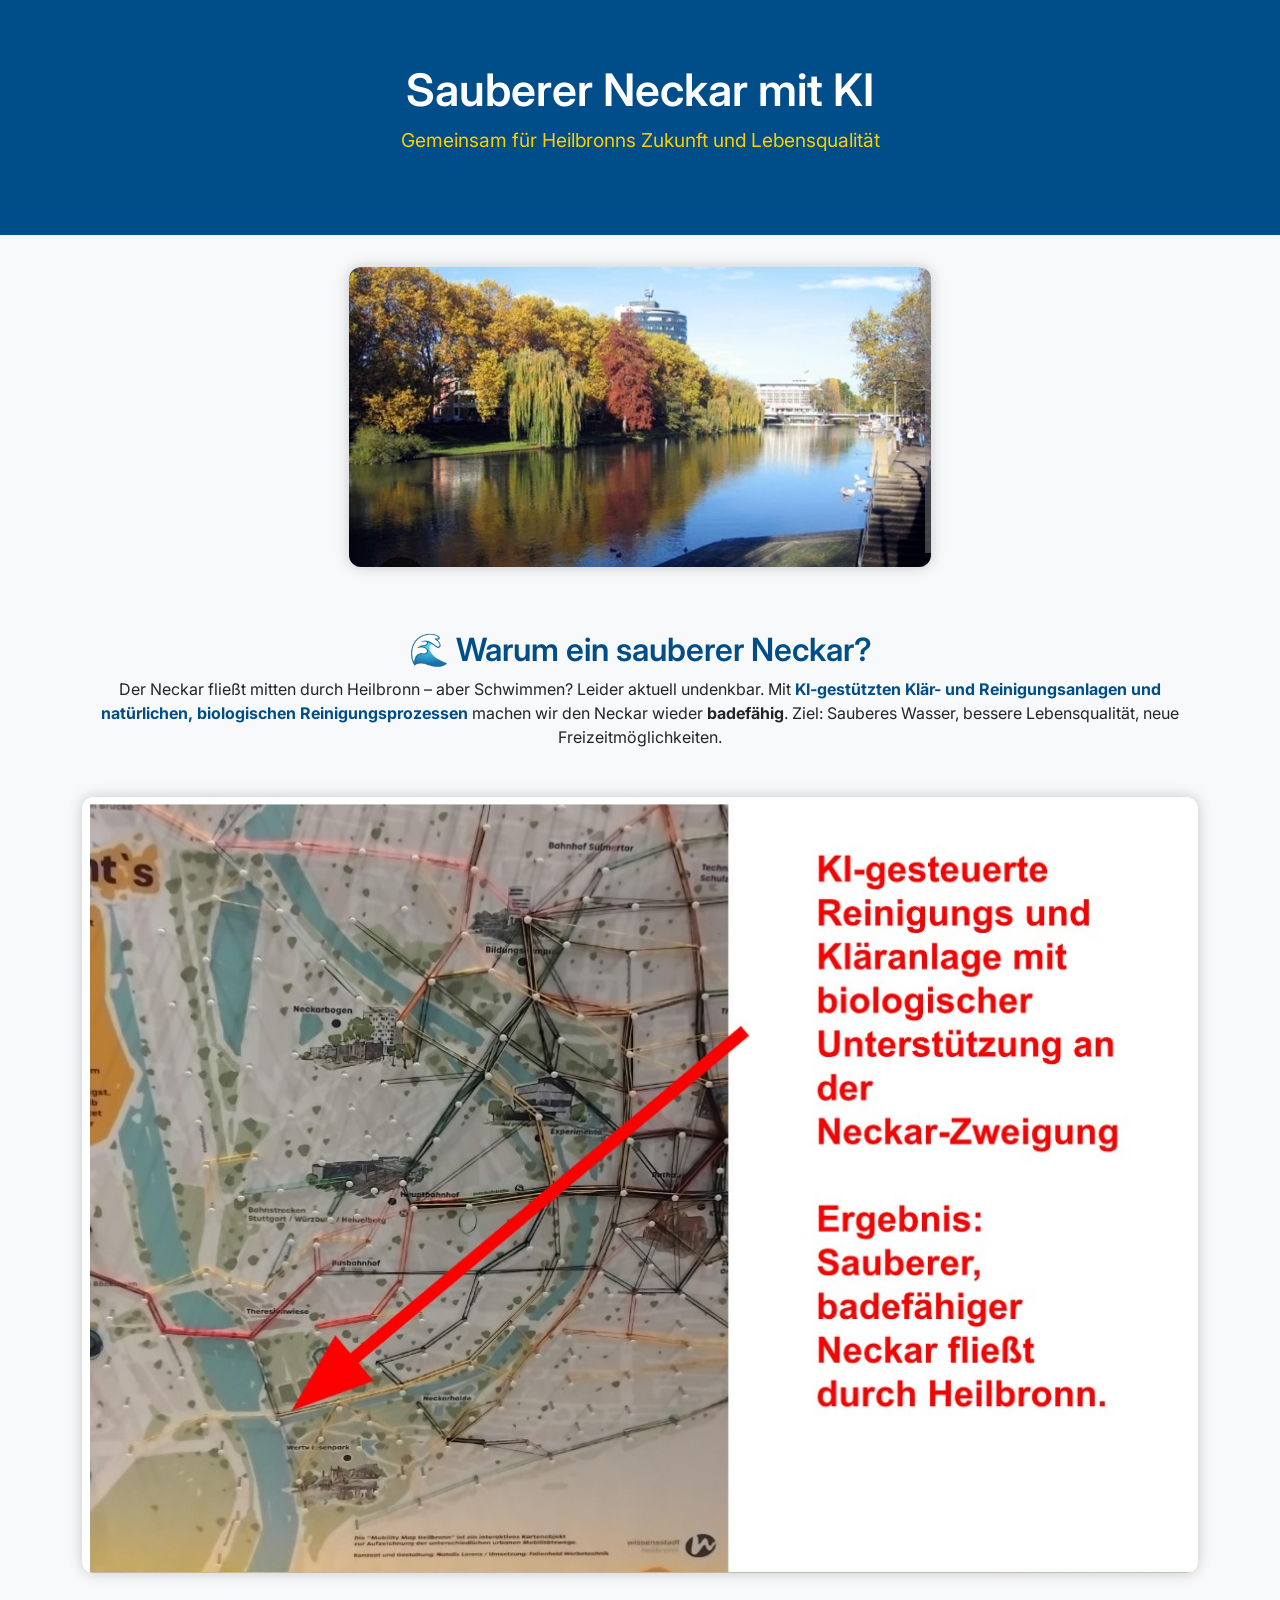
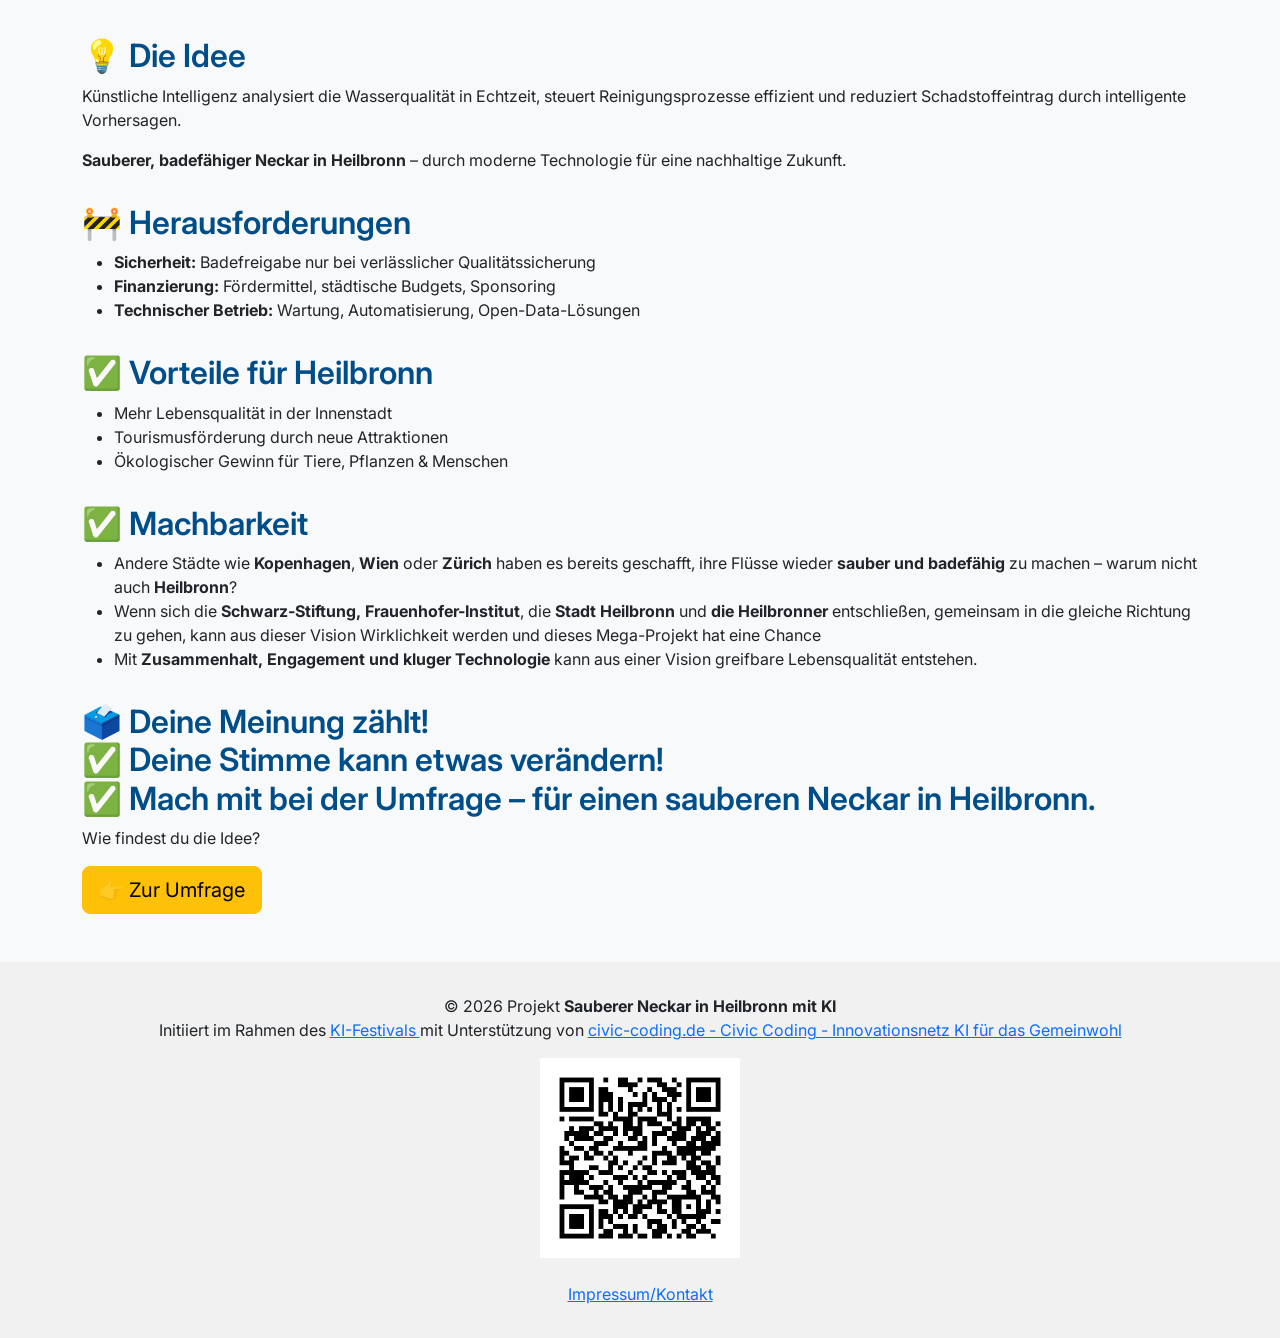
==== index.html @ 6524f5a2 "text...umfrage" ====
<!DOCTYPE html>
<html lang="de">

<head>
  <meta charset="UTF-8" />
  <meta name="viewport" content="width=device-width, initial-scale=1.0" />
  <title>Sauberer Neckar in Heilbronn mit KI</title>

  <!-- Bootstrap CSS -->
  <link href="https://cdn.jsdelivr.net/npm/bootstrap@5.3.0/dist/css/bootstrap.min.css" rel="stylesheet">

  <!-- Google Fonts -->
  <link href="https://fonts.googleapis.com/css2?family=Inter:wght@300;600&display=swap" rel="stylesheet">

  <style>
    body {
      font-family: 'Inter', sans-serif;
      background-color: #f8f9fa;
    }

    .hero {
      background: #004e89;
      color: white;
      padding: 4rem 2rem;
      text-align: center;
    }

    .hero h1 {
      font-size: 2.8rem;
      font-weight: 600;
    }

    .hero p {
      font-size: 1.2rem;
      color: #ffcd00;
    }

    .section-title {
      color: #004e89;
      font-weight: 600;
      margin-top: 2rem;
    }

    .highlight {
      color: #004e89;
      font-weight: bold;
    }

    footer {
      background-color: #f1f1f1;
      padding: 2rem 1rem;
      text-align: center;
      margin-top: 3rem;
    }

    img.hero-img {
      width: 100%;
      border-radius: 12px;
      box-shadow: 0 0 15px rgba(0, 0, 0, 0.2);
      margin: 2rem 0;
    }

    .same-height {
      height: 300px;
      width: 300px;
      /* gewünschte Höhe einstellen */
      object-fit: cover;
      /* schneidet Überflüssiges ab, statt zu verzerren */
    }
  </style>
</head>

<body>

  <!-- HERO SECTION -->
  <div class="hero">
    <h1>Sauberer Neckar mit KI</h1>
    <p>Gemeinsam für Heilbronns Zukunft und Lebensqualität</p>
  </div>

  <div class="container">

    <!-- IMAGE -->
    <div class="container text-center">
      <div class="row justify-content-center align-items-center">
        <div class="col-auto">
          <img src="neckar_1.jpg" alt="Karte von Heilbronn mit KI-Orten" class="hero-img img-fluid same-height">
        </div>
        <!-- PROBLEM -->
        <h2 class="section-title">🌊 Warum ein sauberer Neckar?</h2>
        <p>
          Der Neckar fließt mitten durch Heilbronn – aber Schwimmen? Leider aktuell undenkbar.
          Mit <span class="highlight">KI-gestützten Klär- und Reinigungsanlagen und natürlichen, biologischen
            Reinigungsprozessen</span> machen wir den Neckar wieder
          <strong>badefähig</strong>.
          Ziel: Sauberes Wasser, bessere Lebensqualität, neue Freizeitmöglichkeiten.
        </p>
      </div>
    </div>
     <!-- IMAGE -->
    <div class="text-center">
      <img src="sauberer_neckar_durch_ki.jpg" alt="Karte von Heilbronn mit KI-Orten" class="hero-img">
    </div>

    <!-- IDEA -->
    <h2 class="section-title">💡 Die Idee</h2>
    <p>
      Künstliche Intelligenz analysiert die Wasserqualität in Echtzeit, steuert Reinigungsprozesse effizient und
      reduziert Schadstoffeintrag durch intelligente Vorhersagen.
    </p>
    <p><strong>Sauberer, badefähiger Neckar in Heilbronn</strong> – durch moderne Technologie für eine nachhaltige
      Zukunft.</p>

    <!-- CHALLENGES -->
    <h2 class="section-title">🚧 Herausforderungen</h2>
    <ul>
      <li><strong>Sicherheit:</strong> Badefreigabe nur bei verlässlicher Qualitätssicherung</li>
      <li><strong>Finanzierung:</strong> Fördermittel, städtische Budgets, Sponsoring</li>
      <li><strong>Technischer Betrieb:</strong> Wartung, Automatisierung, Open-Data-Lösungen</li>
    </ul>

    <!-- BENEFITS -->
    <h2 class="section-title">✅ Vorteile für Heilbronn</h2>
    <ul>
      <li>Mehr Lebensqualität in der Innenstadt</li>
      <li>Tourismusförderung durch neue Attraktionen</li>
      <li>Ökologischer Gewinn für Tiere, Pflanzen & Menschen</li>
    </ul>

    <!-- Machbarkeit -->
    <h2 class="section-title">✅ Machbarkeit</h2>
    <ul>
      <li>Andere Städte wie <strong>Kopenhagen</strong>, <strong>Wien</strong> oder <strong>Zürich</strong> haben es
        bereits geschafft, ihre Flüsse wieder <strong>sauber und badefähig</strong> zu machen – warum nicht auch
        <strong>Heilbronn</strong>?
      </li>
      <li>Wenn sich die <strong>Schwarz-Stiftung, Frauenhofer-Institut</strong>, die <strong>Stadt Heilbronn</strong> und <strong>die
          Heilbronner</strong> entschließen, gemeinsam in die gleiche Richtung zu gehen, kann aus dieser Vision
        Wirklichkeit werden und dieses Mega-Projekt hat eine Chance</li>
      <li>Mit <strong>Zusammenhalt, Engagement und kluger Technologie</strong> kann aus einer Vision greifbare
        Lebensqualität entstehen.</li>
    </ul>

   <!-- SURVEY -->
    <h2 class="section-title">🗳️ Deine Meinung zählt!<br>
      ✅ Deine Stimme kann etwas verändern!<br>
      ✅ Mach mit bei der Umfrage – für einen sauberen Neckar in Heilbronn.</h2>
    <p>Wie findest du die Idee?</p>
    <a href="https://forms.gle/eBKfUCm7B5hcZEJY7" target="_blank" class="btn btn-warning btn-lg">👉 Zur Umfrage</a>
  </div>

  <!-- FOOTER -->
  <footer>
    <p>&copy; 2026 Projekt <strong>Sauberer Neckar in Heilbronn mit KI</strong><br>Initiiert im Rahmen des <a
        href="https://ki-festival.de" target="_blank">KI-Festivals </a>mit Unterstützung von <a
        href="https://www.civic-coding.de" target="_civic_blank">civic-coding.de - Civic Coding - Innovationsnetz KI für
        das Gemeinwohl</a></p>
    <img src="sauberer_neckar_durch_ki_qr_code.png" width=200 height=200>
    <br><br>
    <a href="impressum.html" target="impressum">Impressum/Kontakt</a>
  </footer>

  <!-- Bootstrap JS -->
  <script src="https://cdn.jsdelivr.net/npm/bootstrap@5.3.0/dist/js/bootstrap.bundle.min.js"></script>
</body>

</html>
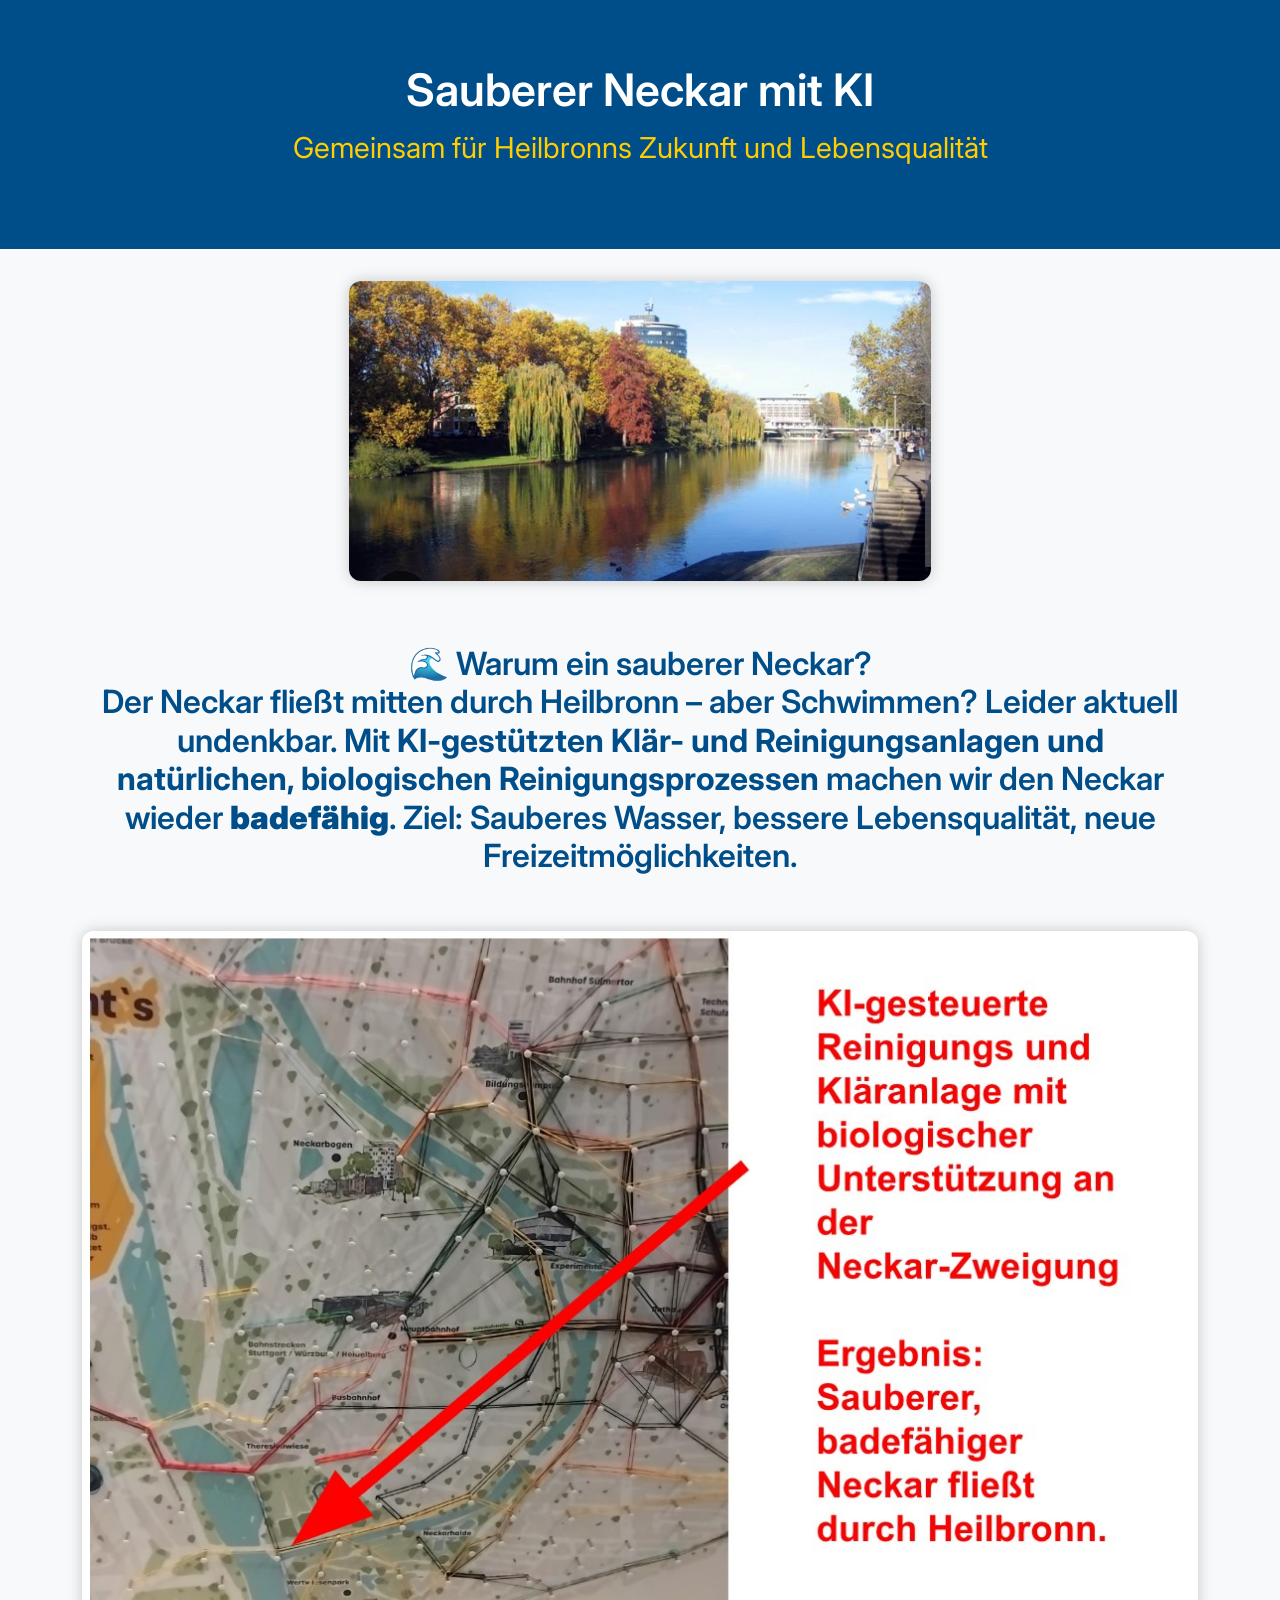
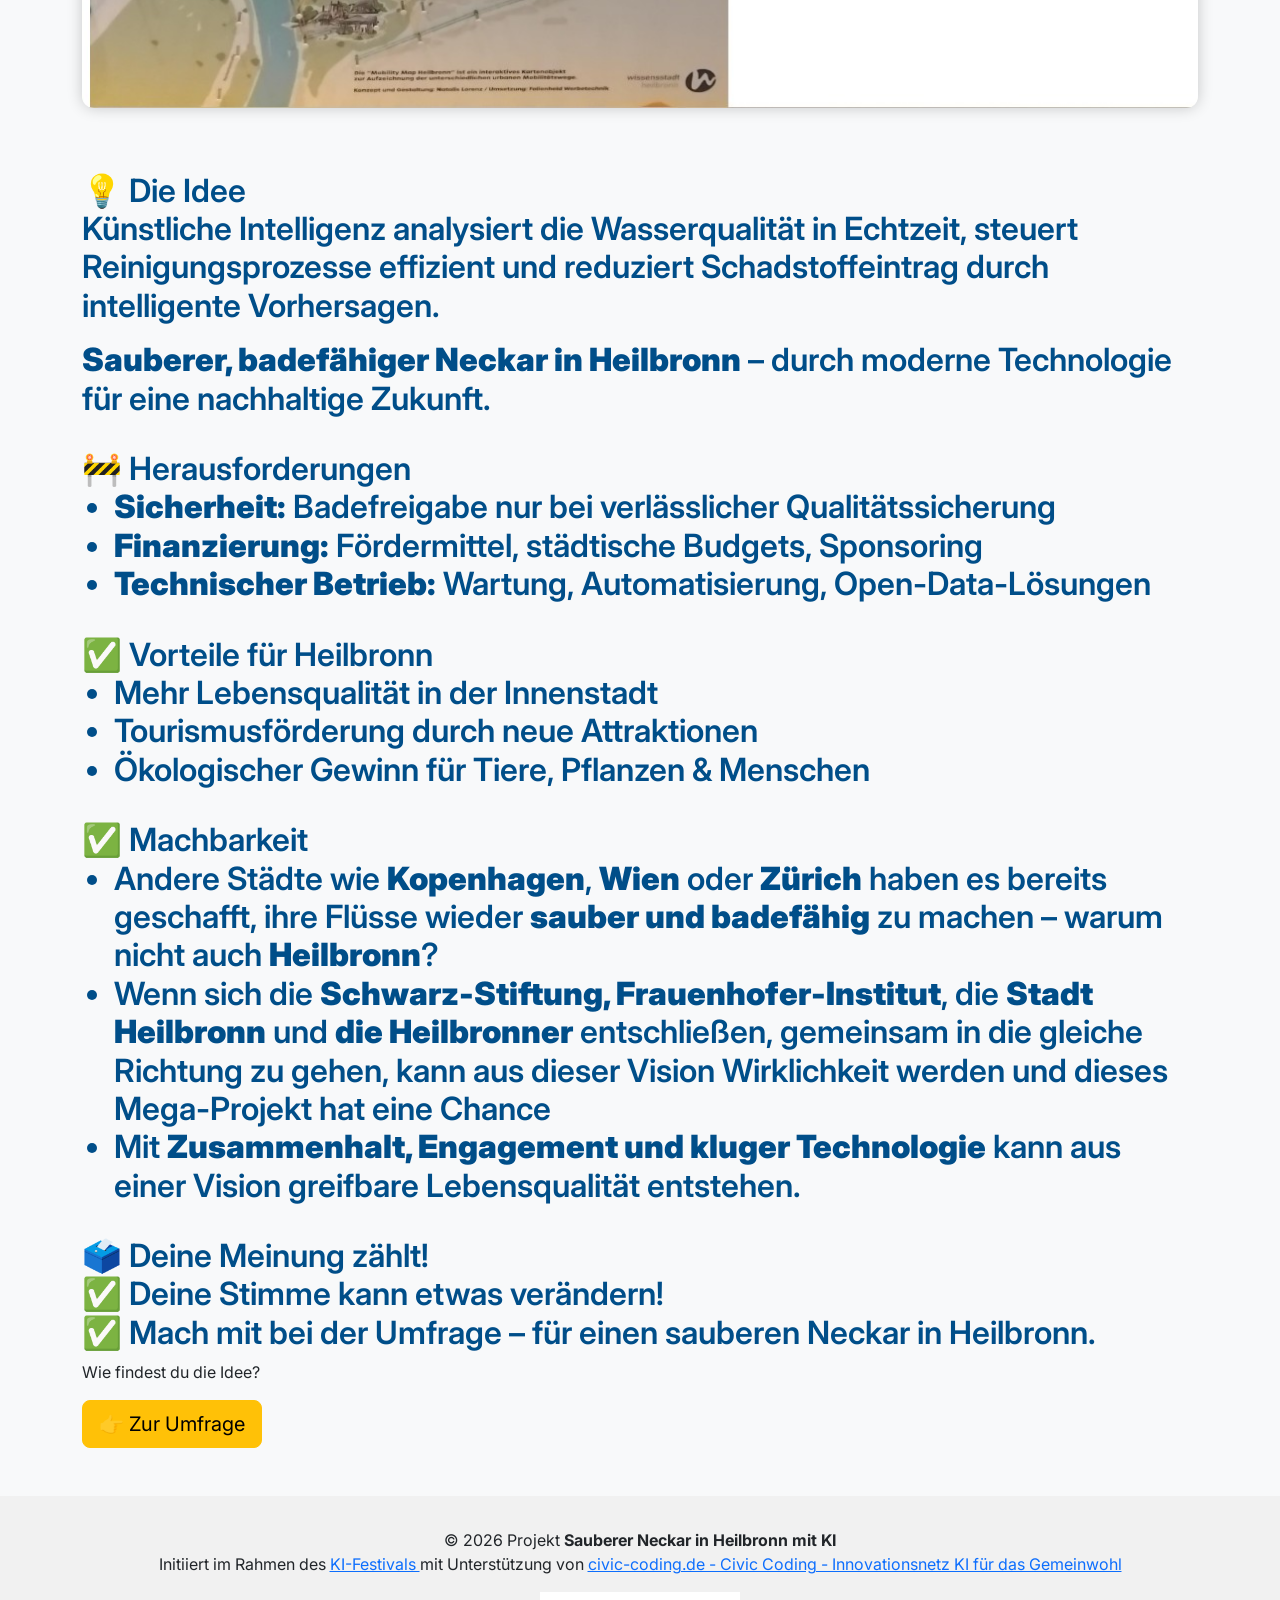
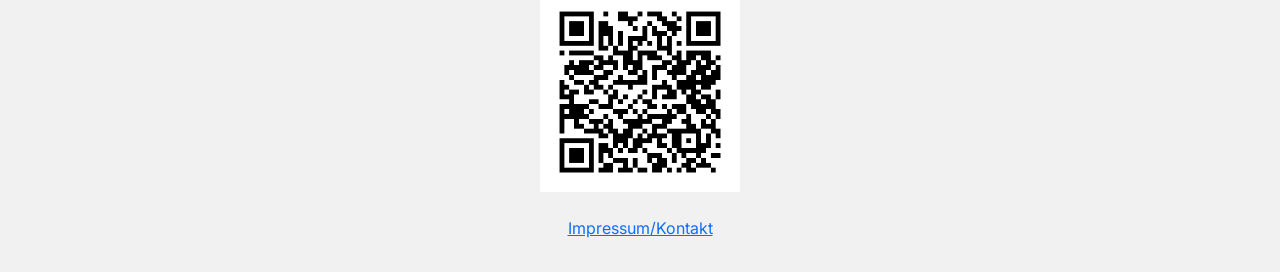
==== commit fd827269: "schrift grösser" ====
--- a/index.html
+++ b/index.html
@@ -31,7 +31,7 @@
     }
 
     .hero p {
-      font-size: 1.2rem;
+      font-size: 1.8rem;
       color: #ffcd00;
     }
 
@@ -87,61 +87,63 @@
           <img src="neckar_1.jpg" alt="Karte von Heilbronn mit KI-Orten" class="hero-img img-fluid same-height">
         </div>
         <!-- PROBLEM -->
-        <h2 class="section-title">🌊 Warum ein sauberer Neckar?</h2>
-        <p>
-          Der Neckar fließt mitten durch Heilbronn – aber Schwimmen? Leider aktuell undenkbar.
-          Mit <span class="highlight">KI-gestützten Klär- und Reinigungsanlagen und natürlichen, biologischen
-            Reinigungsprozessen</span> machen wir den Neckar wieder
-          <strong>badefähig</strong>.
-          Ziel: Sauberes Wasser, bessere Lebensqualität, neue Freizeitmöglichkeiten.
-        </p>
+        <h2 class="section-title">🌊 Warum ein sauberer Neckar?
+          <p>
+            Der Neckar fließt mitten durch Heilbronn – aber Schwimmen? Leider aktuell undenkbar.
+            Mit <span class="highlight">KI-gestützten Klär- und Reinigungsanlagen und natürlichen, biologischen
+              Reinigungsprozessen</span> machen wir den Neckar wieder
+            <strong>badefähig</strong>.
+            Ziel: Sauberes Wasser, bessere Lebensqualität, neue Freizeitmöglichkeiten.
+          </p>
+        </h2>
       </div>
     </div>
-     <!-- IMAGE -->
+    <!-- IMAGE -->
     <div class="text-center">
       <img src="sauberer_neckar_durch_ki.jpg" alt="Karte von Heilbronn mit KI-Orten" class="hero-img">
     </div>
 
     <!-- IDEA -->
-    <h2 class="section-title">💡 Die Idee</h2>
-    <p>
-      Künstliche Intelligenz analysiert die Wasserqualität in Echtzeit, steuert Reinigungsprozesse effizient und
-      reduziert Schadstoffeintrag durch intelligente Vorhersagen.
-    </p>
-    <p><strong>Sauberer, badefähiger Neckar in Heilbronn</strong> – durch moderne Technologie für eine nachhaltige
-      Zukunft.</p>
-
+    <h2 class="section-title">💡 Die Idee
+      <p>
+        Künstliche Intelligenz analysiert die Wasserqualität in Echtzeit, steuert Reinigungsprozesse effizient und
+        reduziert Schadstoffeintrag durch intelligente Vorhersagen.
+      </p>
+      <p><strong>Sauberer, badefähiger Neckar in Heilbronn</strong> – durch moderne Technologie für eine nachhaltige
+        Zukunft.</p>
+    </h2>
     <!-- CHALLENGES -->
-    <h2 class="section-title">🚧 Herausforderungen</h2>
-    <ul>
-      <li><strong>Sicherheit:</strong> Badefreigabe nur bei verlässlicher Qualitätssicherung</li>
-      <li><strong>Finanzierung:</strong> Fördermittel, städtische Budgets, Sponsoring</li>
-      <li><strong>Technischer Betrieb:</strong> Wartung, Automatisierung, Open-Data-Lösungen</li>
-    </ul>
-
+    <h2 class="section-title">🚧 Herausforderungen
+      <ul>
+        <li><strong>Sicherheit:</strong> Badefreigabe nur bei verlässlicher Qualitätssicherung</li>
+        <li><strong>Finanzierung:</strong> Fördermittel, städtische Budgets, Sponsoring</li>
+        <li><strong>Technischer Betrieb:</strong> Wartung, Automatisierung, Open-Data-Lösungen</li>
+      </ul>
+    </h2>
     <!-- BENEFITS -->
-    <h2 class="section-title">✅ Vorteile für Heilbronn</h2>
-    <ul>
-      <li>Mehr Lebensqualität in der Innenstadt</li>
-      <li>Tourismusförderung durch neue Attraktionen</li>
-      <li>Ökologischer Gewinn für Tiere, Pflanzen & Menschen</li>
-    </ul>
-
+    <h2 class="section-title">✅ Vorteile für Heilbronn
+      <ul>
+        <li>Mehr Lebensqualität in der Innenstadt</li>
+        <li>Tourismusförderung durch neue Attraktionen</li>
+        <li>Ökologischer Gewinn für Tiere, Pflanzen & Menschen</li>
+      </ul>
+    </h2>
     <!-- Machbarkeit -->
-    <h2 class="section-title">✅ Machbarkeit</h2>
-    <ul>
-      <li>Andere Städte wie <strong>Kopenhagen</strong>, <strong>Wien</strong> oder <strong>Zürich</strong> haben es
-        bereits geschafft, ihre Flüsse wieder <strong>sauber und badefähig</strong> zu machen – warum nicht auch
-        <strong>Heilbronn</strong>?
-      </li>
-      <li>Wenn sich die <strong>Schwarz-Stiftung, Frauenhofer-Institut</strong>, die <strong>Stadt Heilbronn</strong> und <strong>die
-          Heilbronner</strong> entschließen, gemeinsam in die gleiche Richtung zu gehen, kann aus dieser Vision
-        Wirklichkeit werden und dieses Mega-Projekt hat eine Chance</li>
-      <li>Mit <strong>Zusammenhalt, Engagement und kluger Technologie</strong> kann aus einer Vision greifbare
-        Lebensqualität entstehen.</li>
-    </ul>
-
-   <!-- SURVEY -->
+    <h2 class="section-title">✅ Machbarkeit
+      <ul>
+        <li>Andere Städte wie <strong>Kopenhagen</strong>, <strong>Wien</strong> oder <strong>Zürich</strong> haben es
+          bereits geschafft, ihre Flüsse wieder <strong>sauber und badefähig</strong> zu machen – warum nicht auch
+          <strong>Heilbronn</strong>?
+        </li>
+        <li>Wenn sich die <strong>Schwarz-Stiftung, Frauenhofer-Institut</strong>, die <strong>Stadt Heilbronn</strong>
+          und <strong>die
+            Heilbronner</strong> entschließen, gemeinsam in die gleiche Richtung zu gehen, kann aus dieser Vision
+          Wirklichkeit werden und dieses Mega-Projekt hat eine Chance</li>
+        <li>Mit <strong>Zusammenhalt, Engagement und kluger Technologie</strong> kann aus einer Vision greifbare
+          Lebensqualität entstehen.</li>
+      </ul>
+    </h2>
+    <!-- SURVEY -->
     <h2 class="section-title">🗳️ Deine Meinung zählt!<br>
       ✅ Deine Stimme kann etwas verändern!<br>
       ✅ Mach mit bei der Umfrage – für einen sauberen Neckar in Heilbronn.</h2>
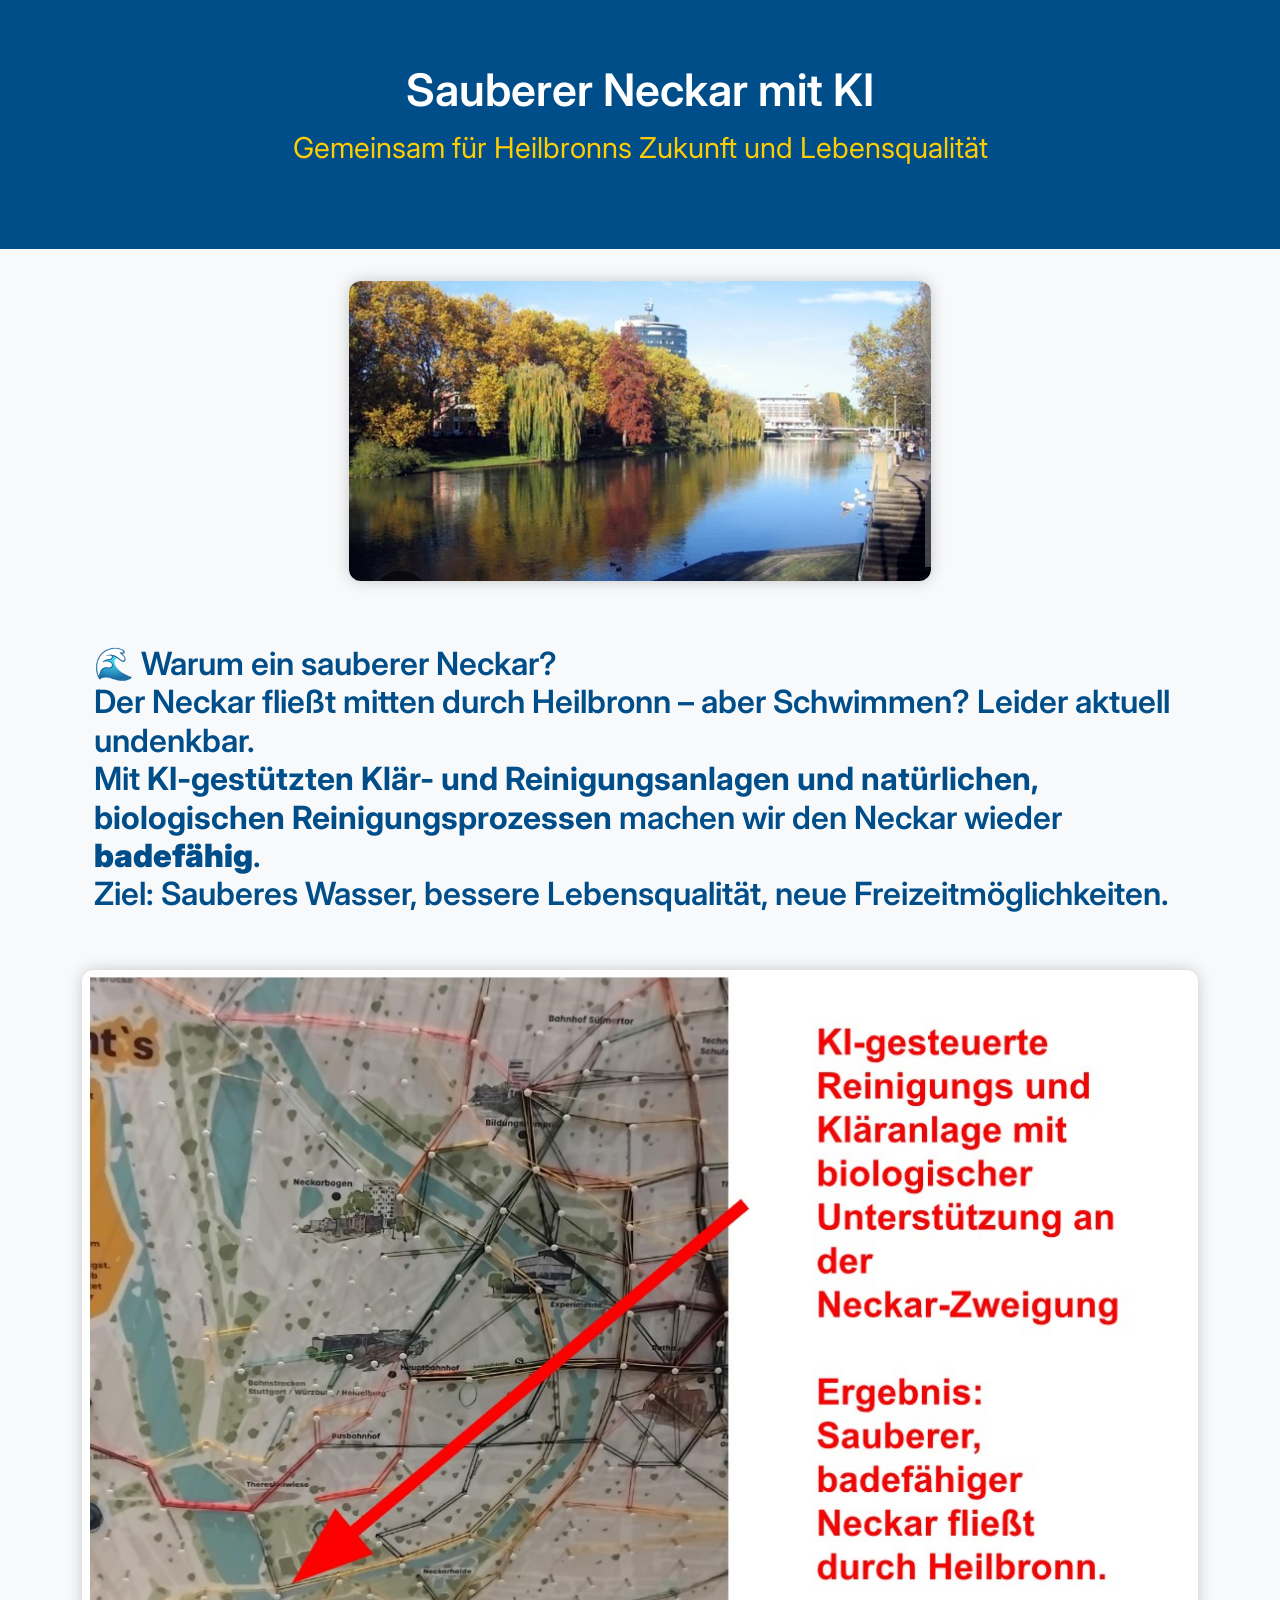
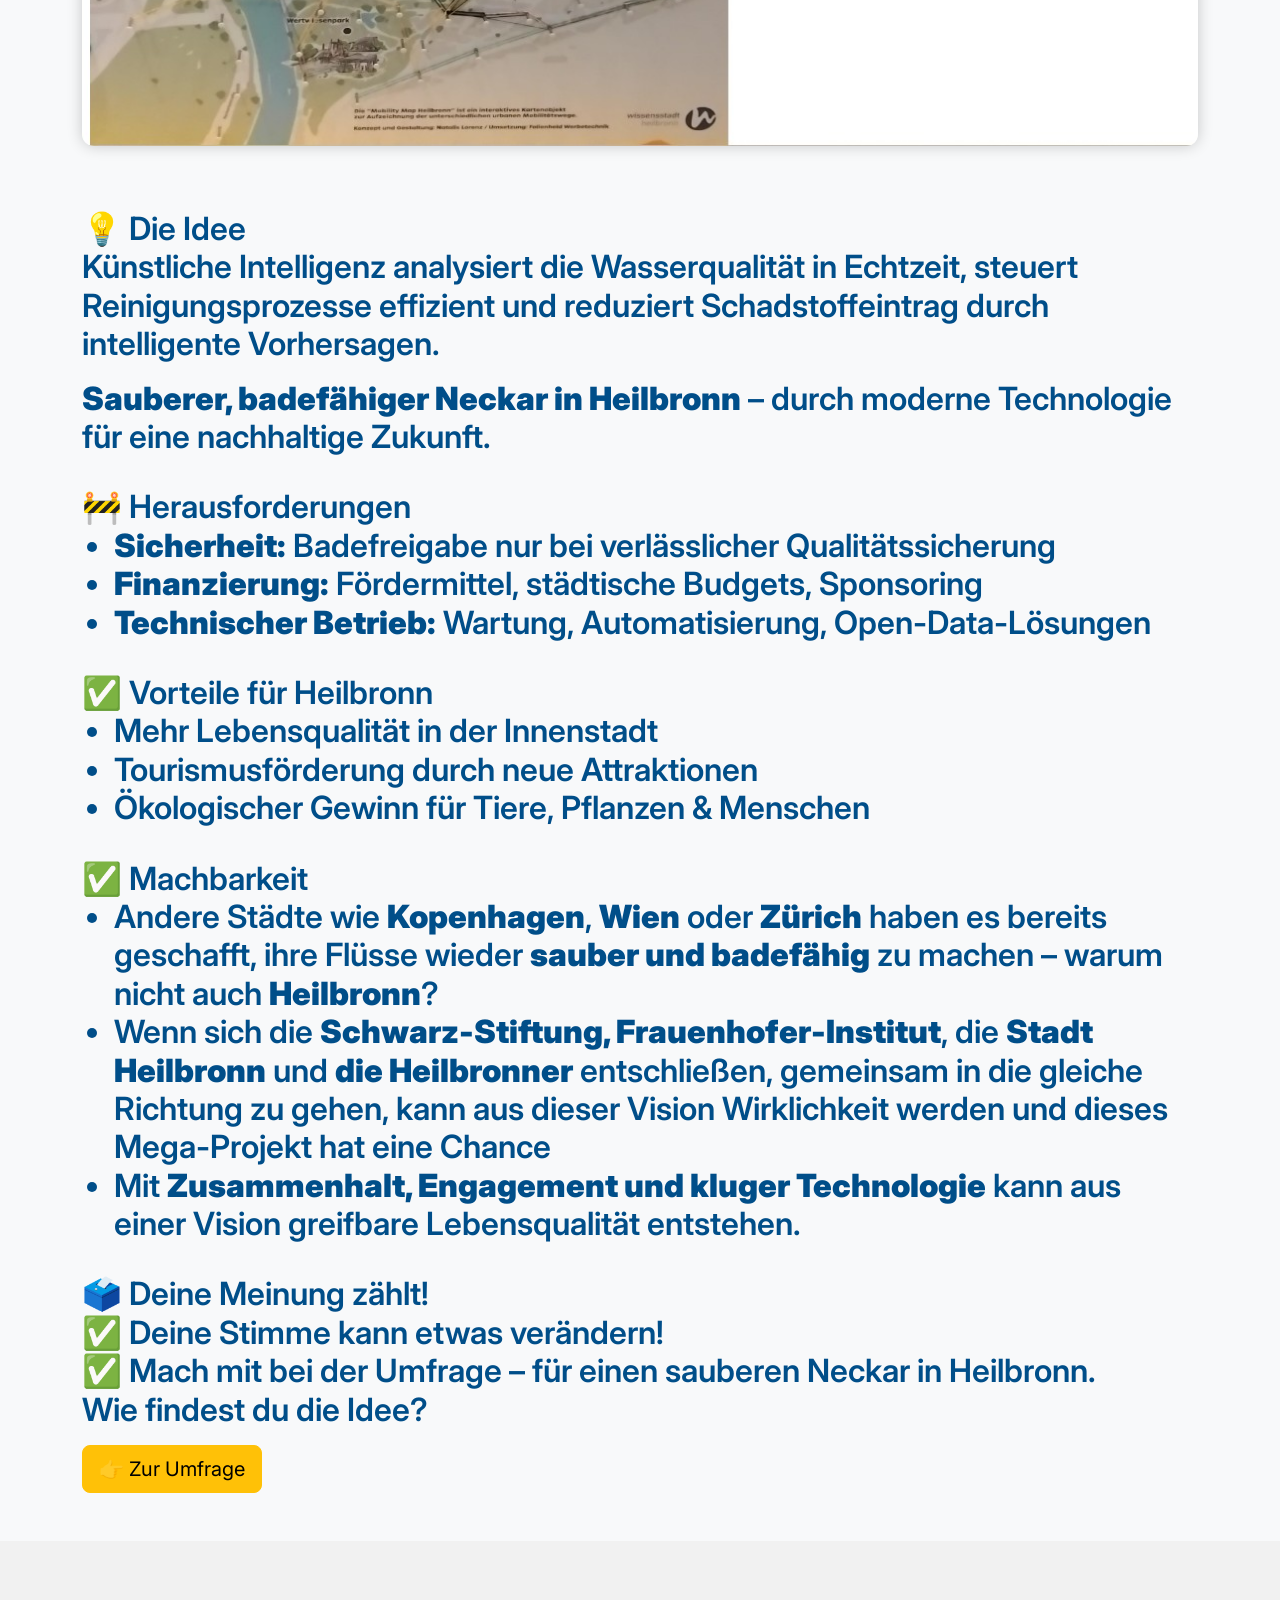
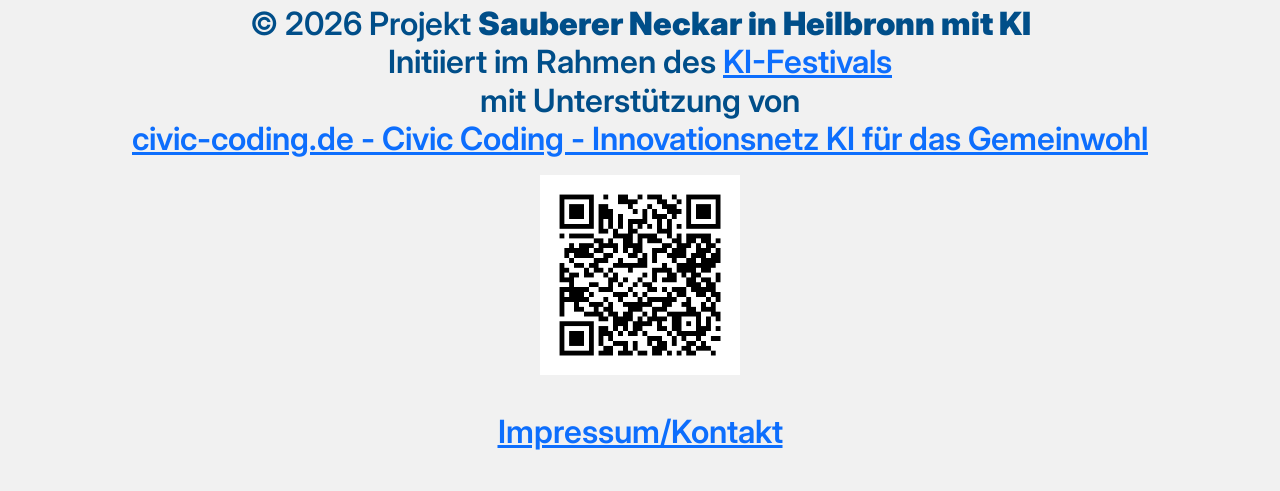
==== commit c0dfebb1: "text...impr" ====
--- a/index.html
+++ b/index.html
@@ -81,7 +81,7 @@
   <div class="container">
 
     <!-- IMAGE -->
-    <div class="container text-center">
+    <div class="container">
       <div class="row justify-content-center align-items-center">
         <div class="col-auto">
           <img src="neckar_1.jpg" alt="Karte von Heilbronn mit KI-Orten" class="hero-img img-fluid same-height">
@@ -89,10 +89,10 @@
         <!-- PROBLEM -->
         <h2 class="section-title">🌊 Warum ein sauberer Neckar?
           <p>
-            Der Neckar fließt mitten durch Heilbronn – aber Schwimmen? Leider aktuell undenkbar.
+            Der Neckar fließt mitten durch Heilbronn – aber Schwimmen? Leider aktuell undenkbar.<br>
             Mit <span class="highlight">KI-gestützten Klär- und Reinigungsanlagen und natürlichen, biologischen
               Reinigungsprozessen</span> machen wir den Neckar wieder
-            <strong>badefähig</strong>.
+            <strong>badefähig</strong>.<br>
             Ziel: Sauberes Wasser, bessere Lebensqualität, neue Freizeitmöglichkeiten.
           </p>
         </h2>
@@ -146,20 +146,23 @@
     <!-- SURVEY -->
     <h2 class="section-title">🗳️ Deine Meinung zählt!<br>
       ✅ Deine Stimme kann etwas verändern!<br>
-      ✅ Mach mit bei der Umfrage – für einen sauberen Neckar in Heilbronn.</h2>
-    <p>Wie findest du die Idee?</p>
-    <a href="https://forms.gle/eBKfUCm7B5hcZEJY7" target="_blank" class="btn btn-warning btn-lg">👉 Zur Umfrage</a>
+      ✅ Mach mit bei der Umfrage – für einen sauberen Neckar in Heilbronn.
+      <p>Wie findest du die Idee?</p>
+      <a href="https://forms.gle/eBKfUCm7B5hcZEJY7" target="_blank" class="btn btn-warning btn-lg">👉 Zur Umfrage</a>
+    </h2>
   </div>
 
   <!-- FOOTER -->
   <footer>
-    <p>&copy; 2026 Projekt <strong>Sauberer Neckar in Heilbronn mit KI</strong><br>Initiiert im Rahmen des <a
-        href="https://ki-festival.de" target="_blank">KI-Festivals </a>mit Unterstützung von <a
-        href="https://www.civic-coding.de" target="_civic_blank">civic-coding.de - Civic Coding - Innovationsnetz KI für
-        das Gemeinwohl</a></p>
-    <img src="sauberer_neckar_durch_ki_qr_code.png" width=200 height=200>
-    <br><br>
-    <a href="impressum.html" target="impressum">Impressum/Kontakt</a>
+    <h2 class="section-title">
+      <p>&copy; 2026 Projekt <strong>Sauberer Neckar in Heilbronn mit KI</strong><br>Initiiert im Rahmen des <a
+          href="https://ki-festival.de" target="_blank">KI-Festivals </a><br>mit Unterstützung von <a
+          href="https://www.civic-coding.de" target="_civic_blank"><br>civic-coding.de - Civic Coding - Innovationsnetz KI
+          für das Gemeinwohl</a></p>
+      <img src="sauberer_neckar_durch_ki_qr_code.png" width=200 height=200>
+      <br><br>
+      <a href="impressum.html" target="impressum">Impressum/Kontakt</a>
+    </h2>
   </footer>
 
   <!-- Bootstrap JS -->
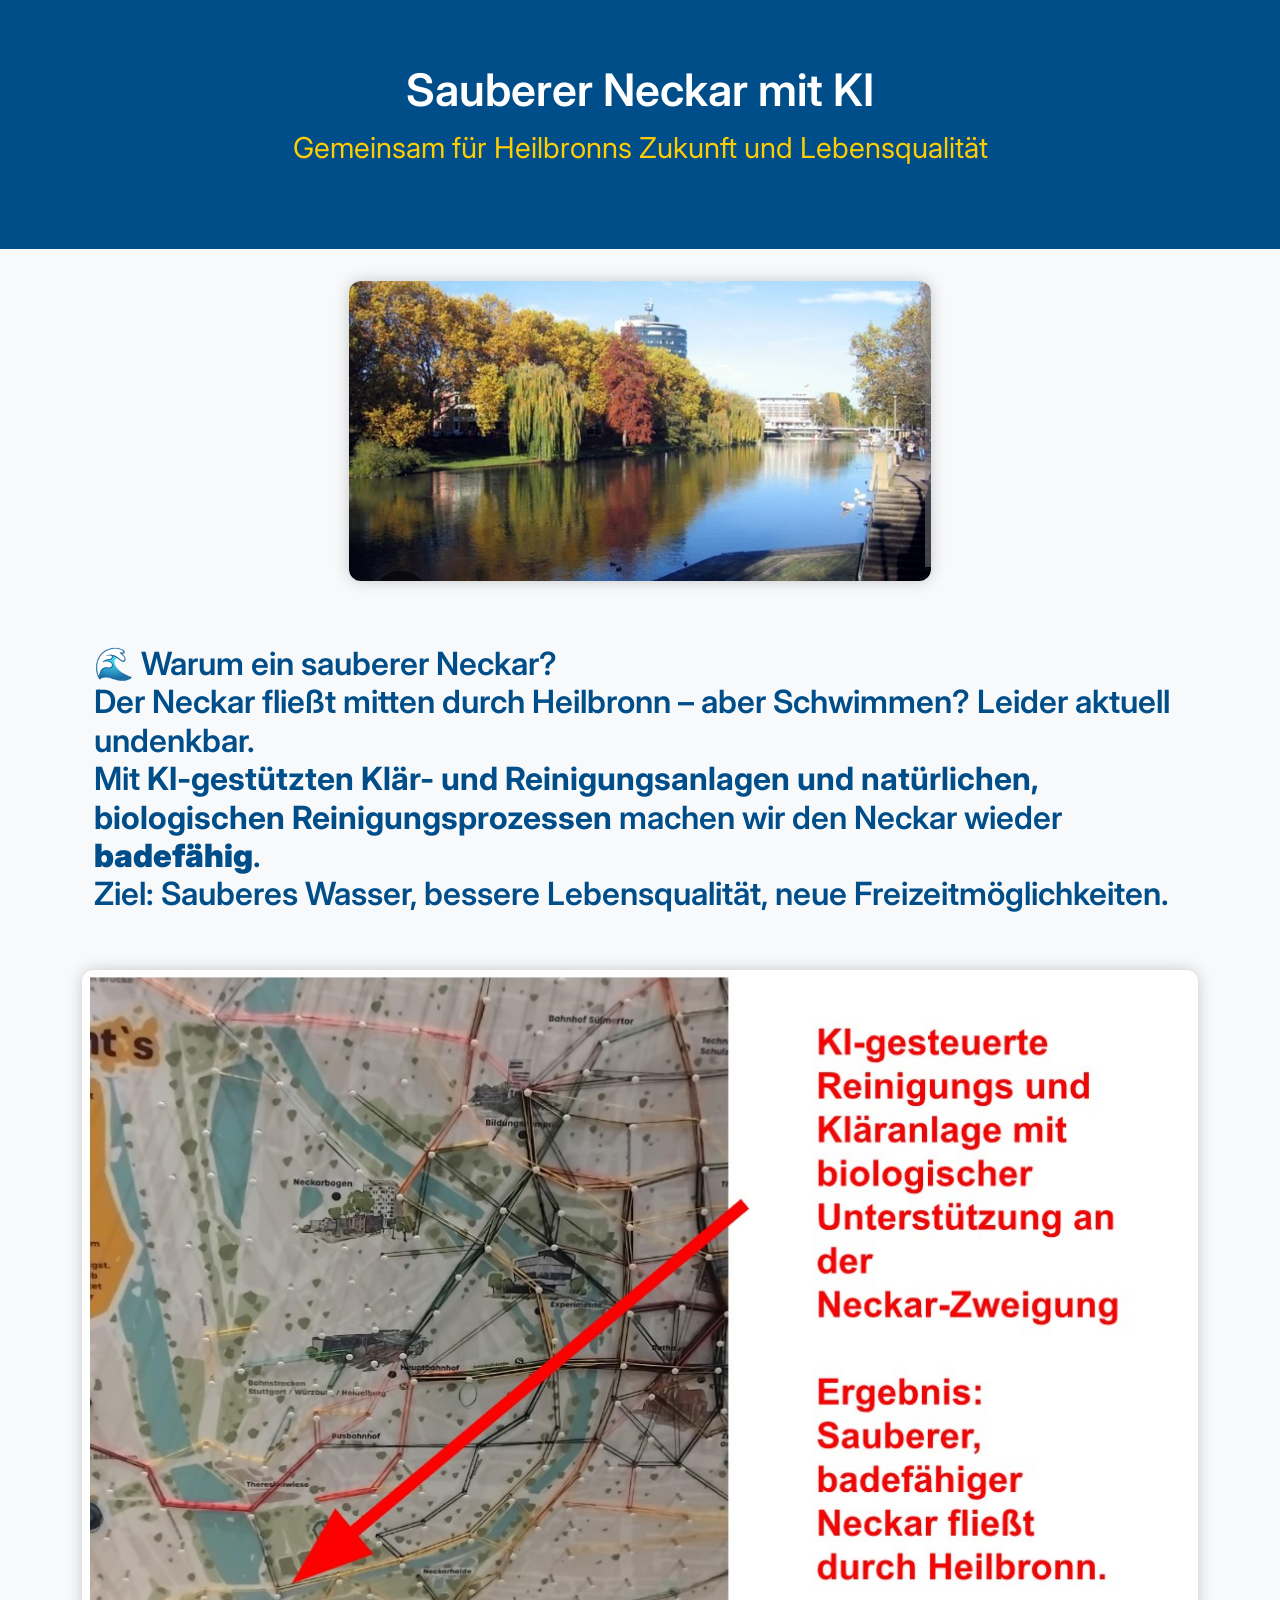
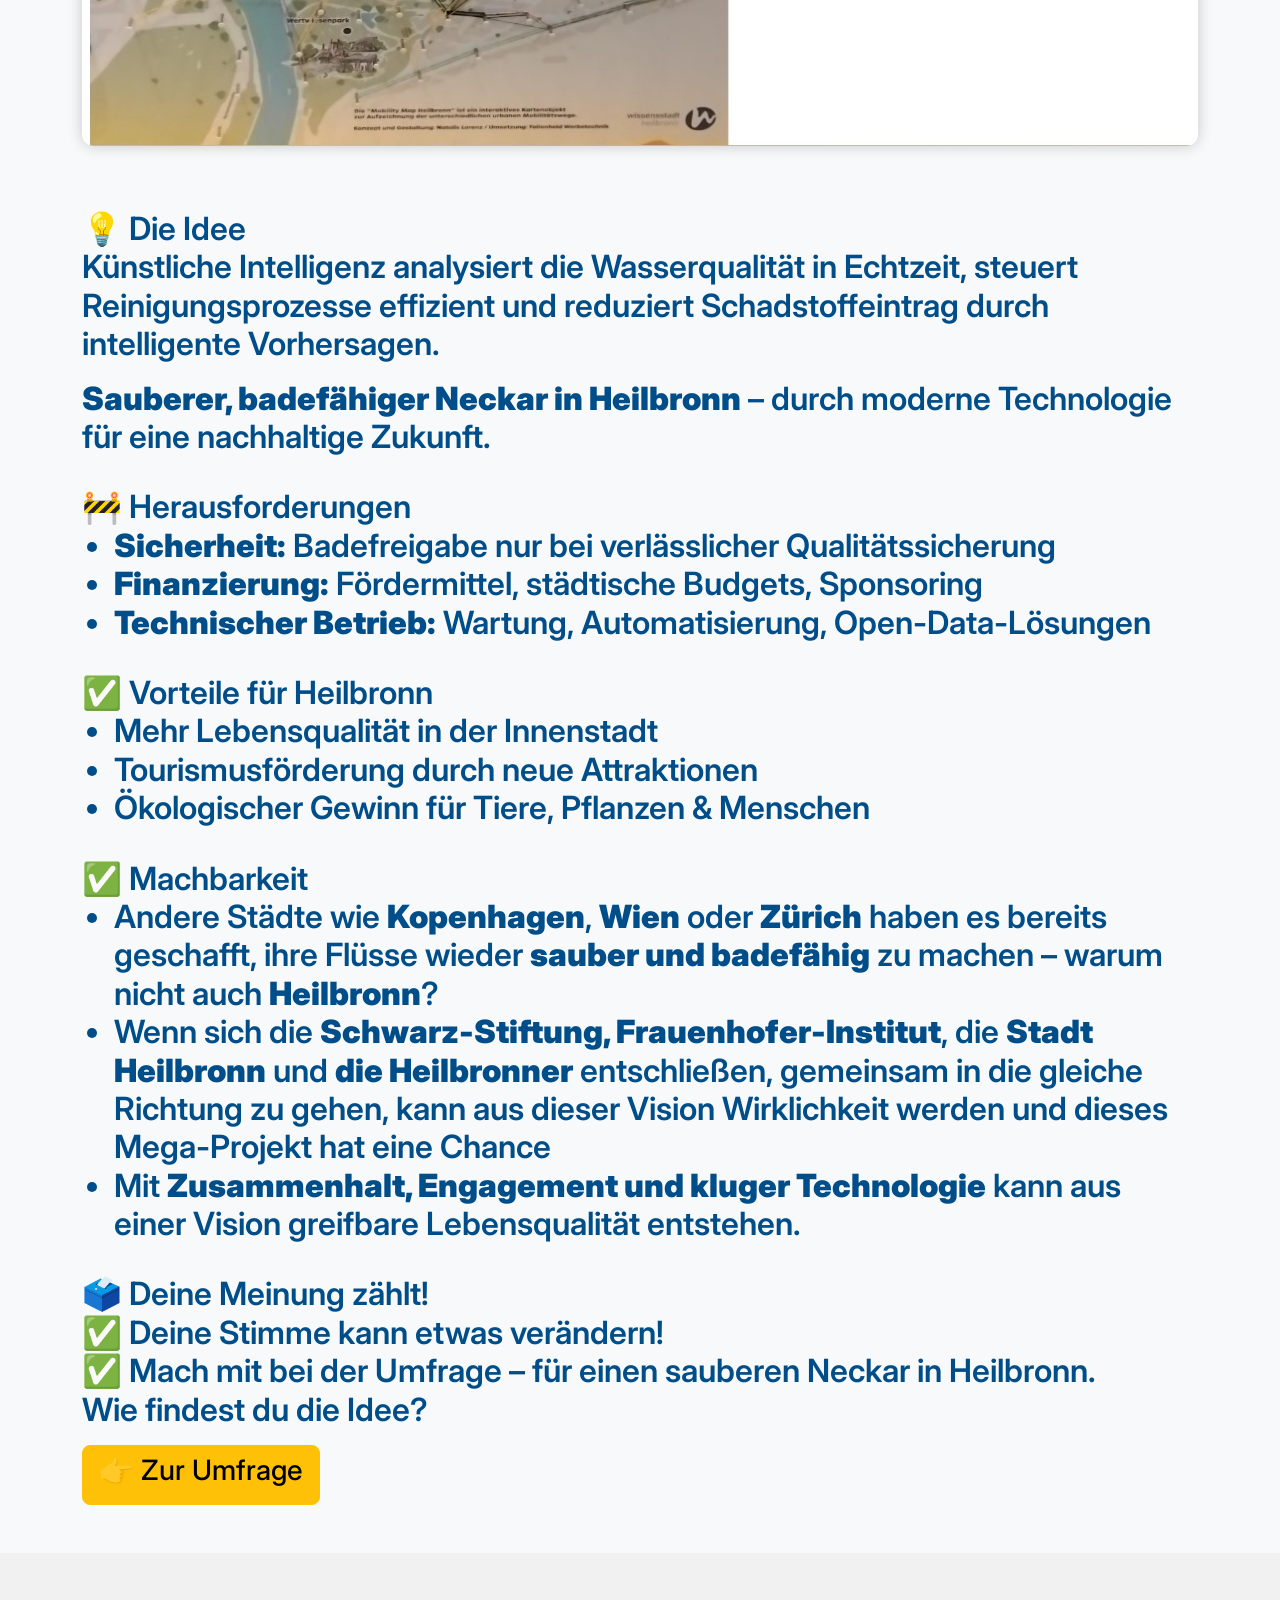
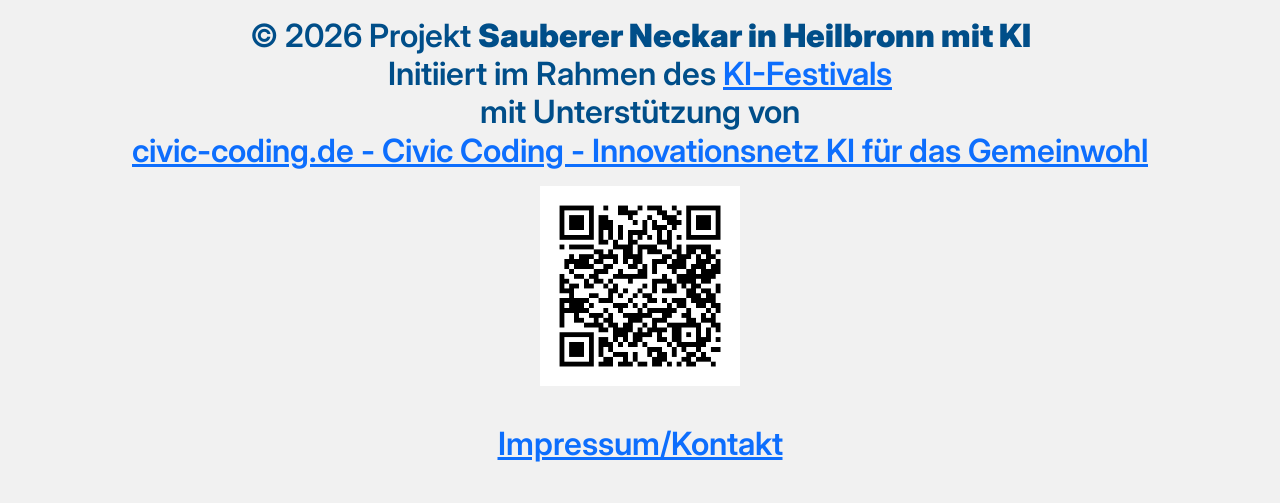
==== commit 90986d32: "umfrage button.." ====
--- a/index.html
+++ b/index.html
@@ -148,7 +148,7 @@
       ✅ Deine Stimme kann etwas verändern!<br>
       ✅ Mach mit bei der Umfrage – für einen sauberen Neckar in Heilbronn.
       <p>Wie findest du die Idee?</p>
-      <a href="https://forms.gle/eBKfUCm7B5hcZEJY7" target="_blank" class="btn btn-warning btn-lg">👉 Zur Umfrage</a>
+      <a href="https://forms.gle/eBKfUCm7B5hcZEJY7" target="_blank" class="btn btn-warning btn-lg"><h3>👉 Zur Umfrage</h3></a>
     </h2>
   </div>
 
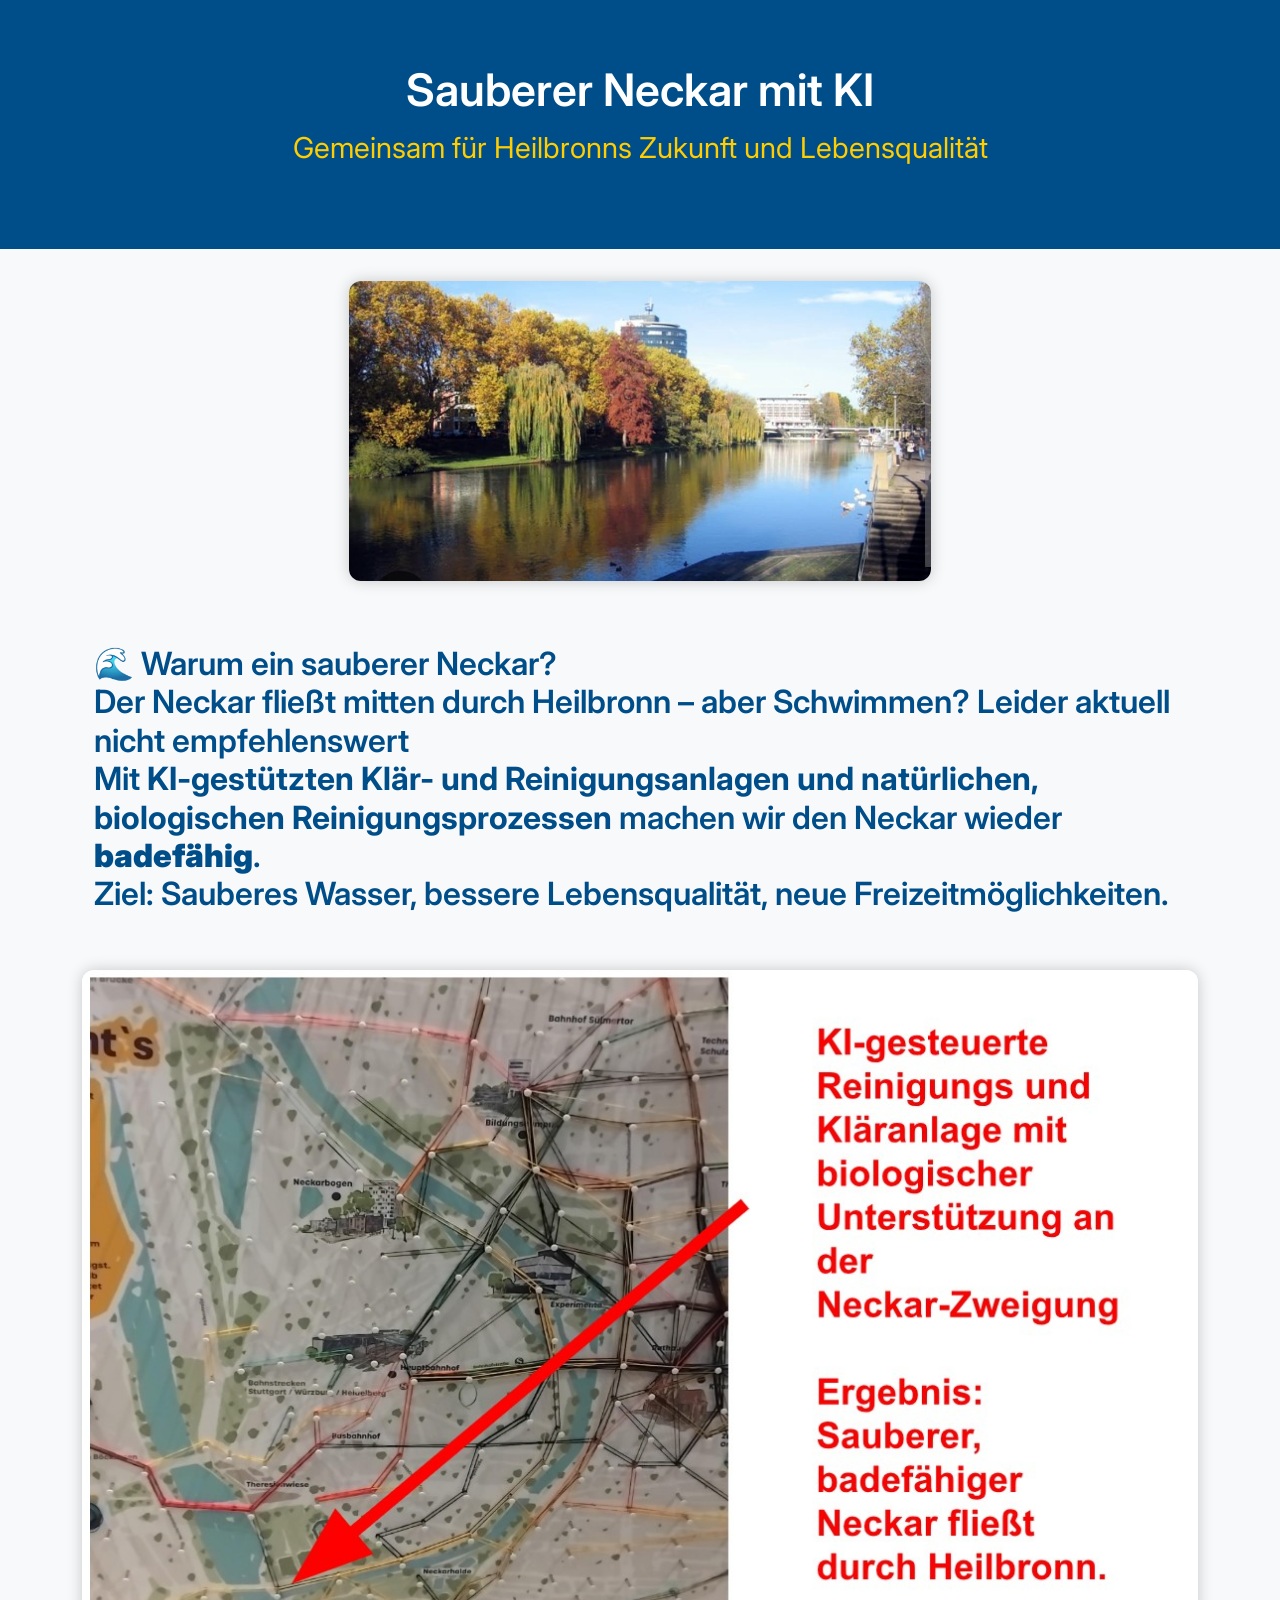
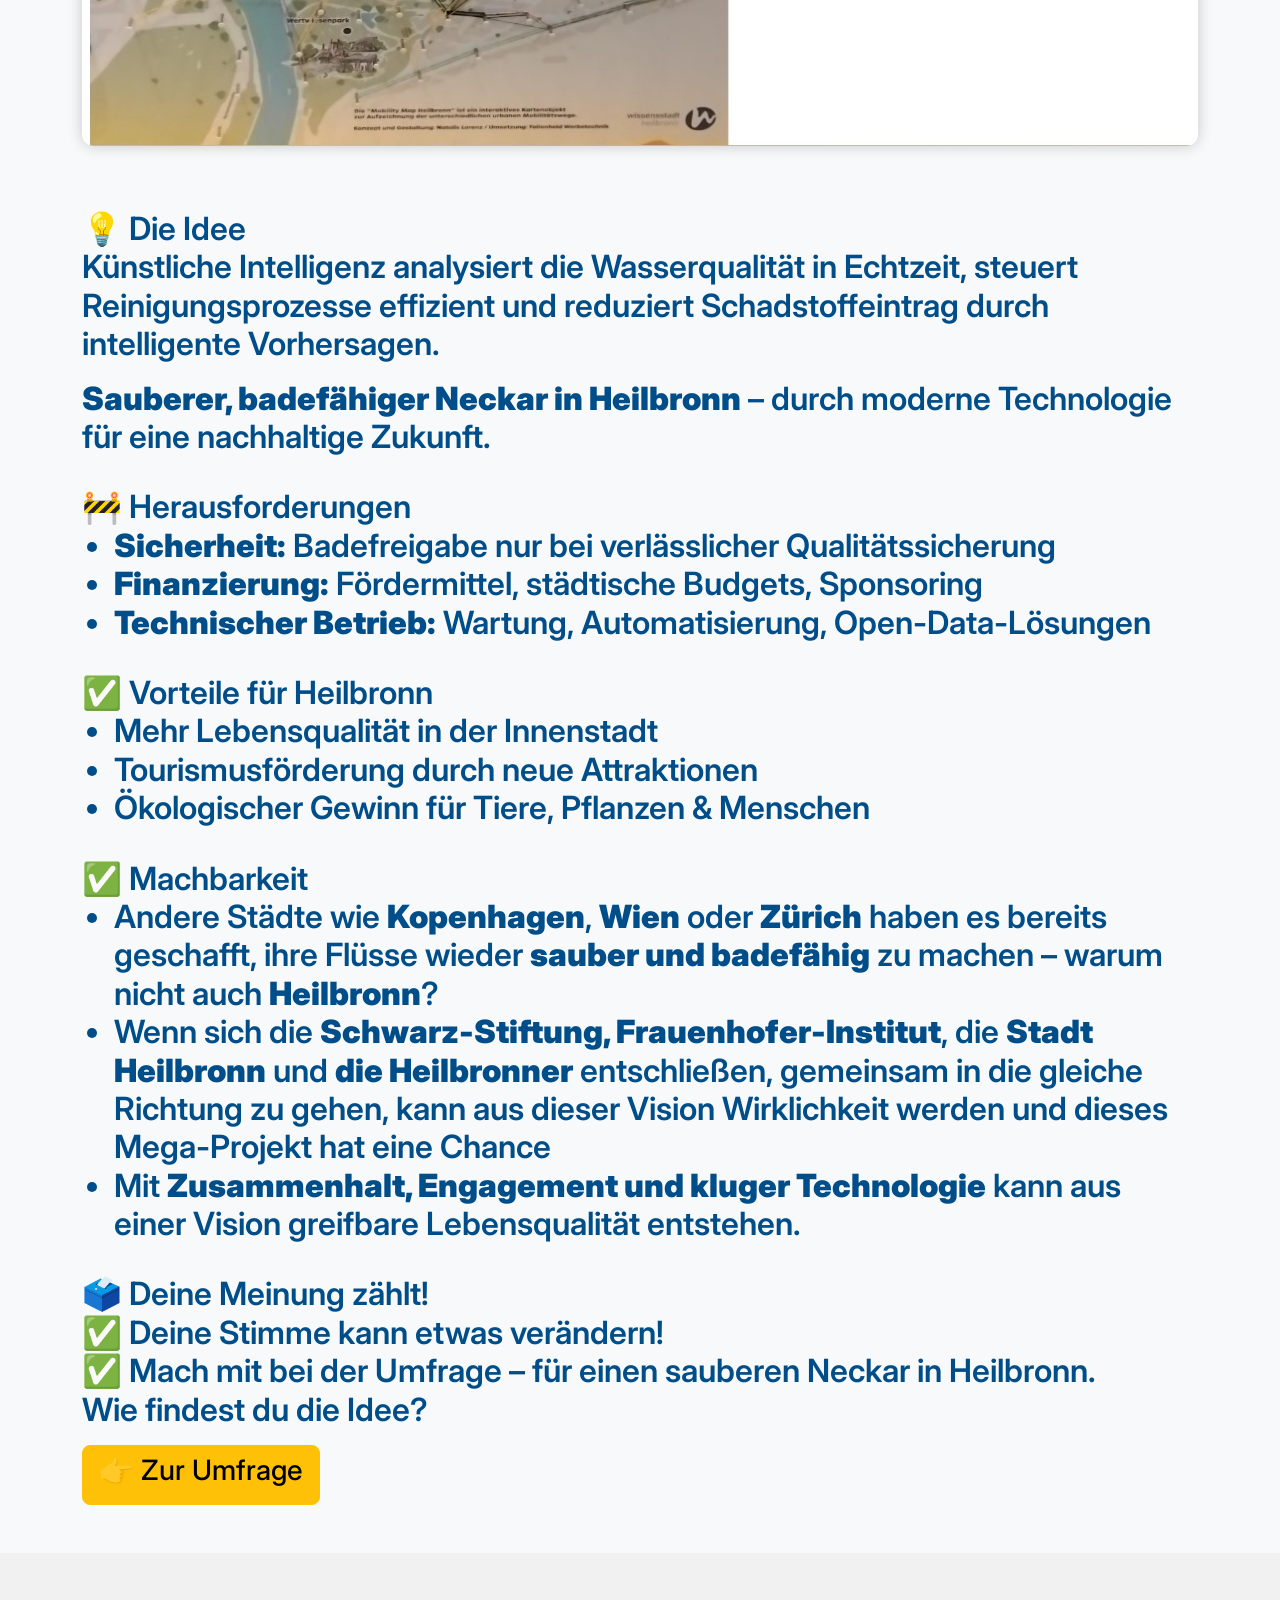
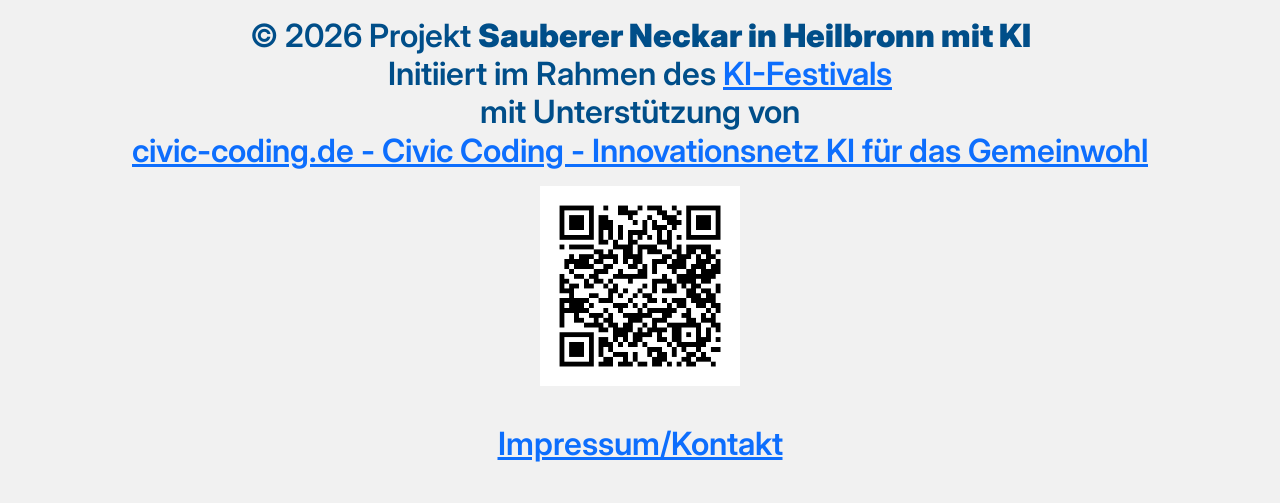
==== commit 7d03881c: "text..." ====
--- a/index.html
+++ b/index.html
@@ -89,7 +89,7 @@
         <!-- PROBLEM -->
         <h2 class="section-title">🌊 Warum ein sauberer Neckar?
           <p>
-            Der Neckar fließt mitten durch Heilbronn – aber Schwimmen? Leider aktuell undenkbar.<br>
+            Der Neckar fließt mitten durch Heilbronn – aber Schwimmen? Leider aktuell nicht empfehlenswert<br>
             Mit <span class="highlight">KI-gestützten Klär- und Reinigungsanlagen und natürlichen, biologischen
               Reinigungsprozessen</span> machen wir den Neckar wieder
             <strong>badefähig</strong>.<br>
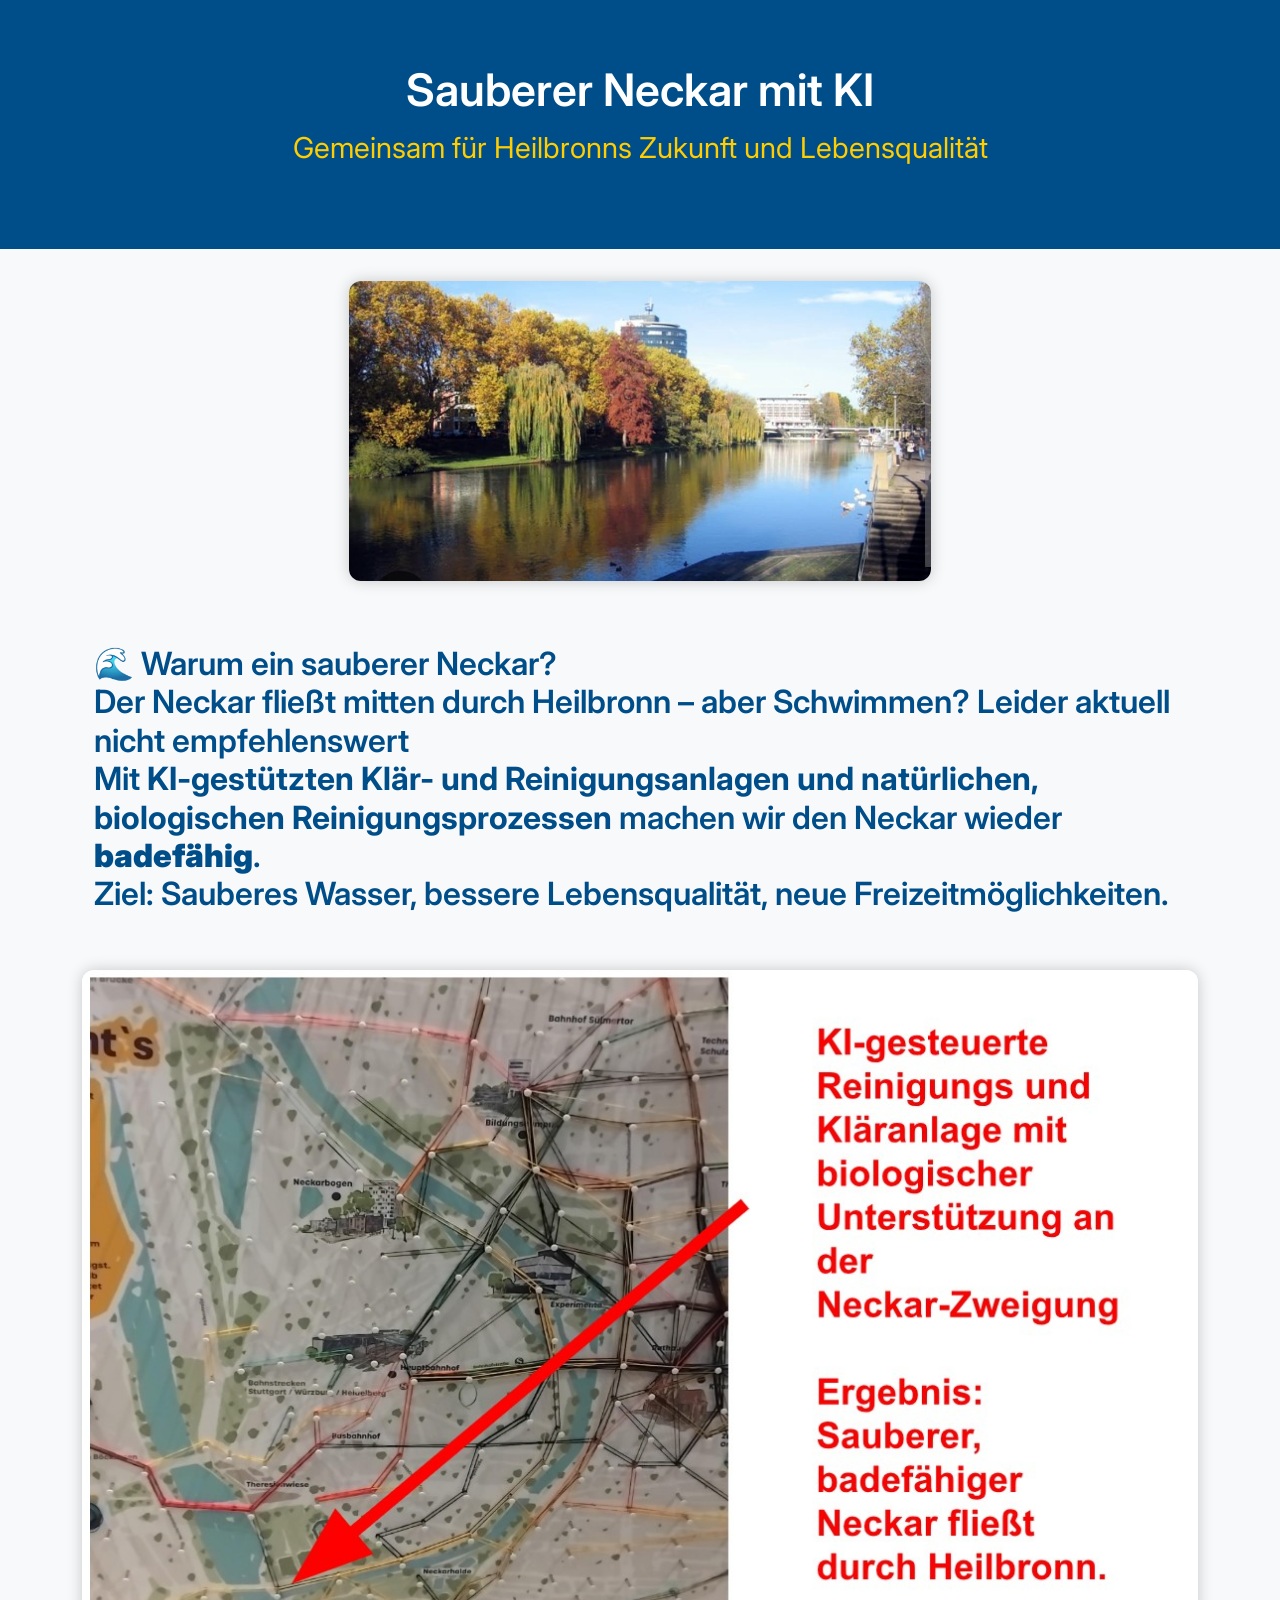
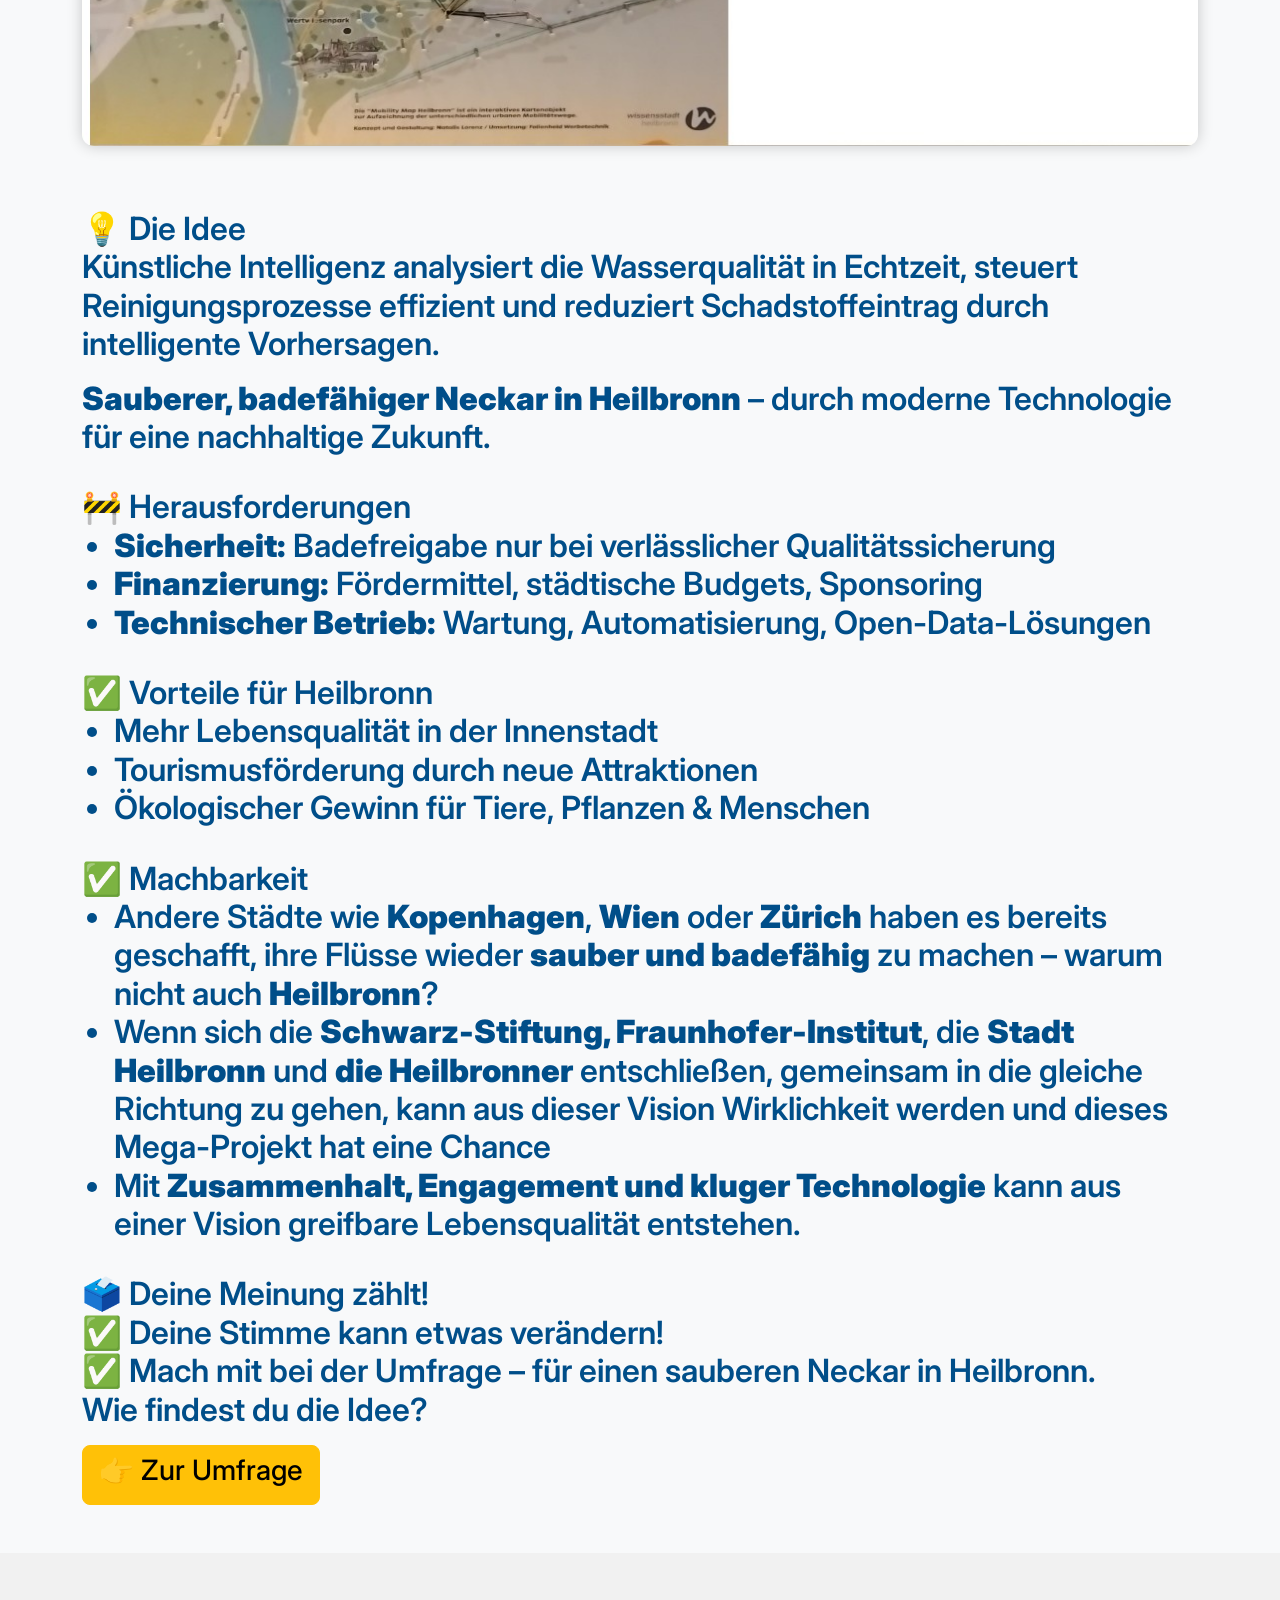
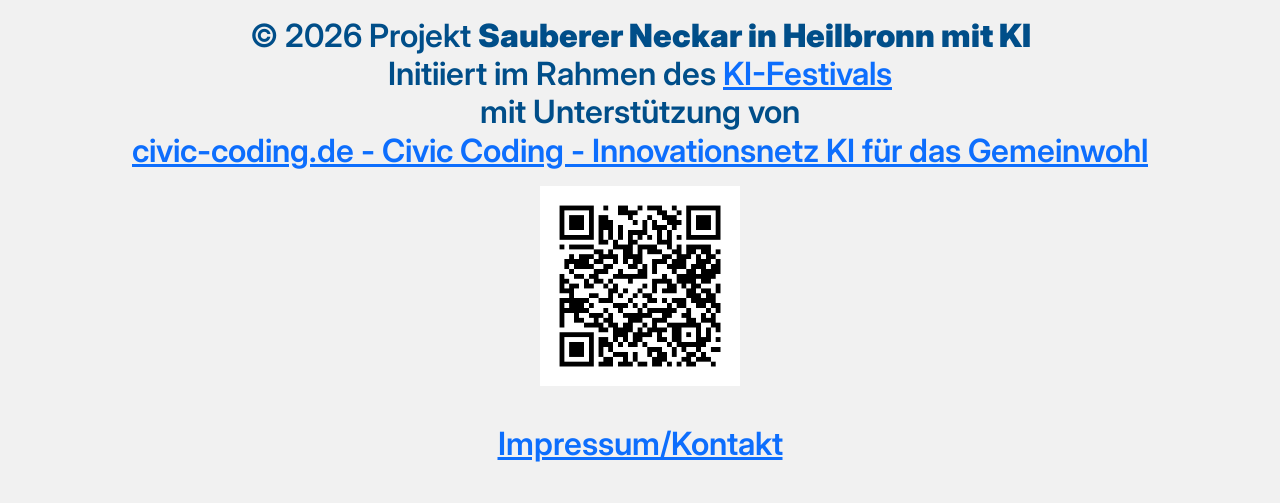
==== commit a4c0fbcd: "fraunhofer..." ====
--- a/index.html
+++ b/index.html
@@ -135,9 +135,8 @@
           bereits geschafft, ihre Flüsse wieder <strong>sauber und badefähig</strong> zu machen – warum nicht auch
           <strong>Heilbronn</strong>?
         </li>
-        <li>Wenn sich die <strong>Schwarz-Stiftung, Frauenhofer-Institut</strong>, die <strong>Stadt Heilbronn</strong>
-          und <strong>die
-            Heilbronner</strong> entschließen, gemeinsam in die gleiche Richtung zu gehen, kann aus dieser Vision
+        <li>Wenn sich die <strong>Schwarz-Stiftung, Fraunhofer-Institut</strong>, die <strong>Stadt Heilbronn</strong>
+          und <strong>die Heilbronner</strong> entschließen, gemeinsam in die gleiche Richtung zu gehen, kann aus dieser Vision
           Wirklichkeit werden und dieses Mega-Projekt hat eine Chance</li>
         <li>Mit <strong>Zusammenhalt, Engagement und kluger Technologie</strong> kann aus einer Vision greifbare
           Lebensqualität entstehen.</li>
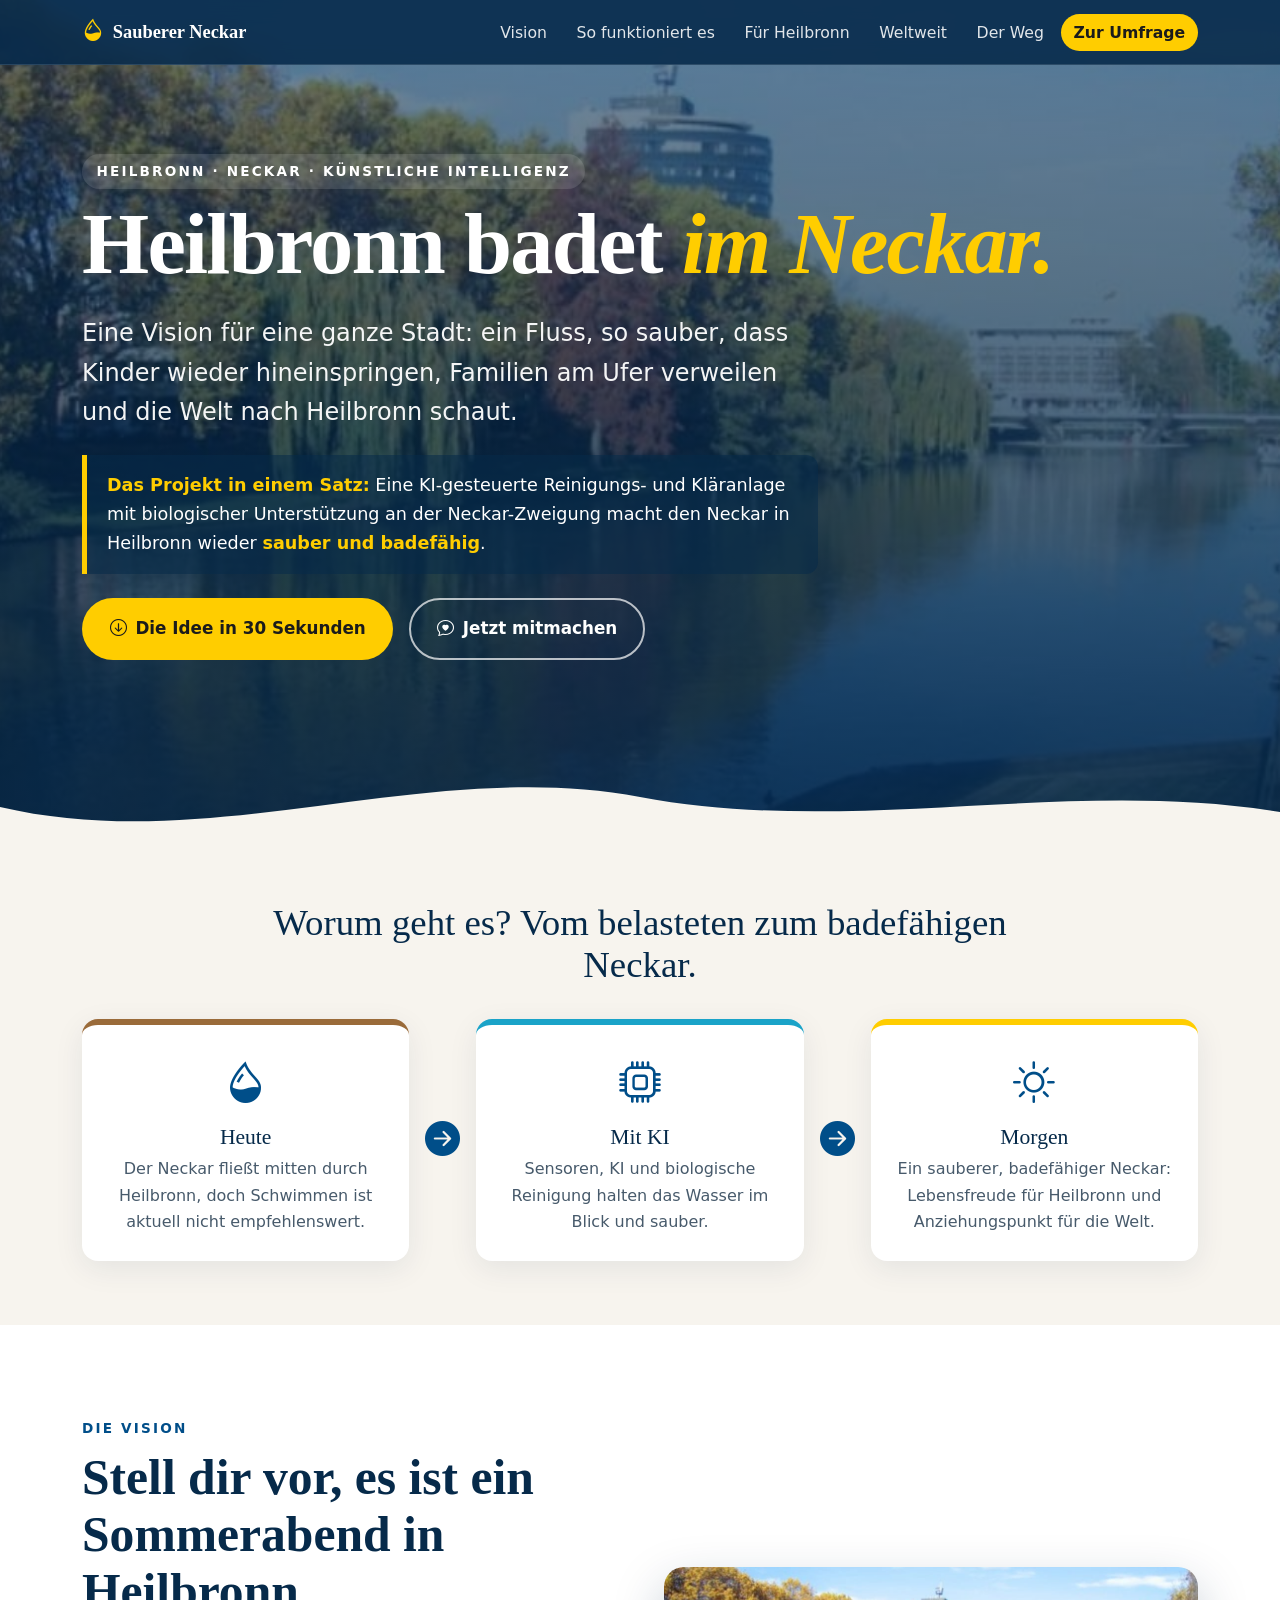
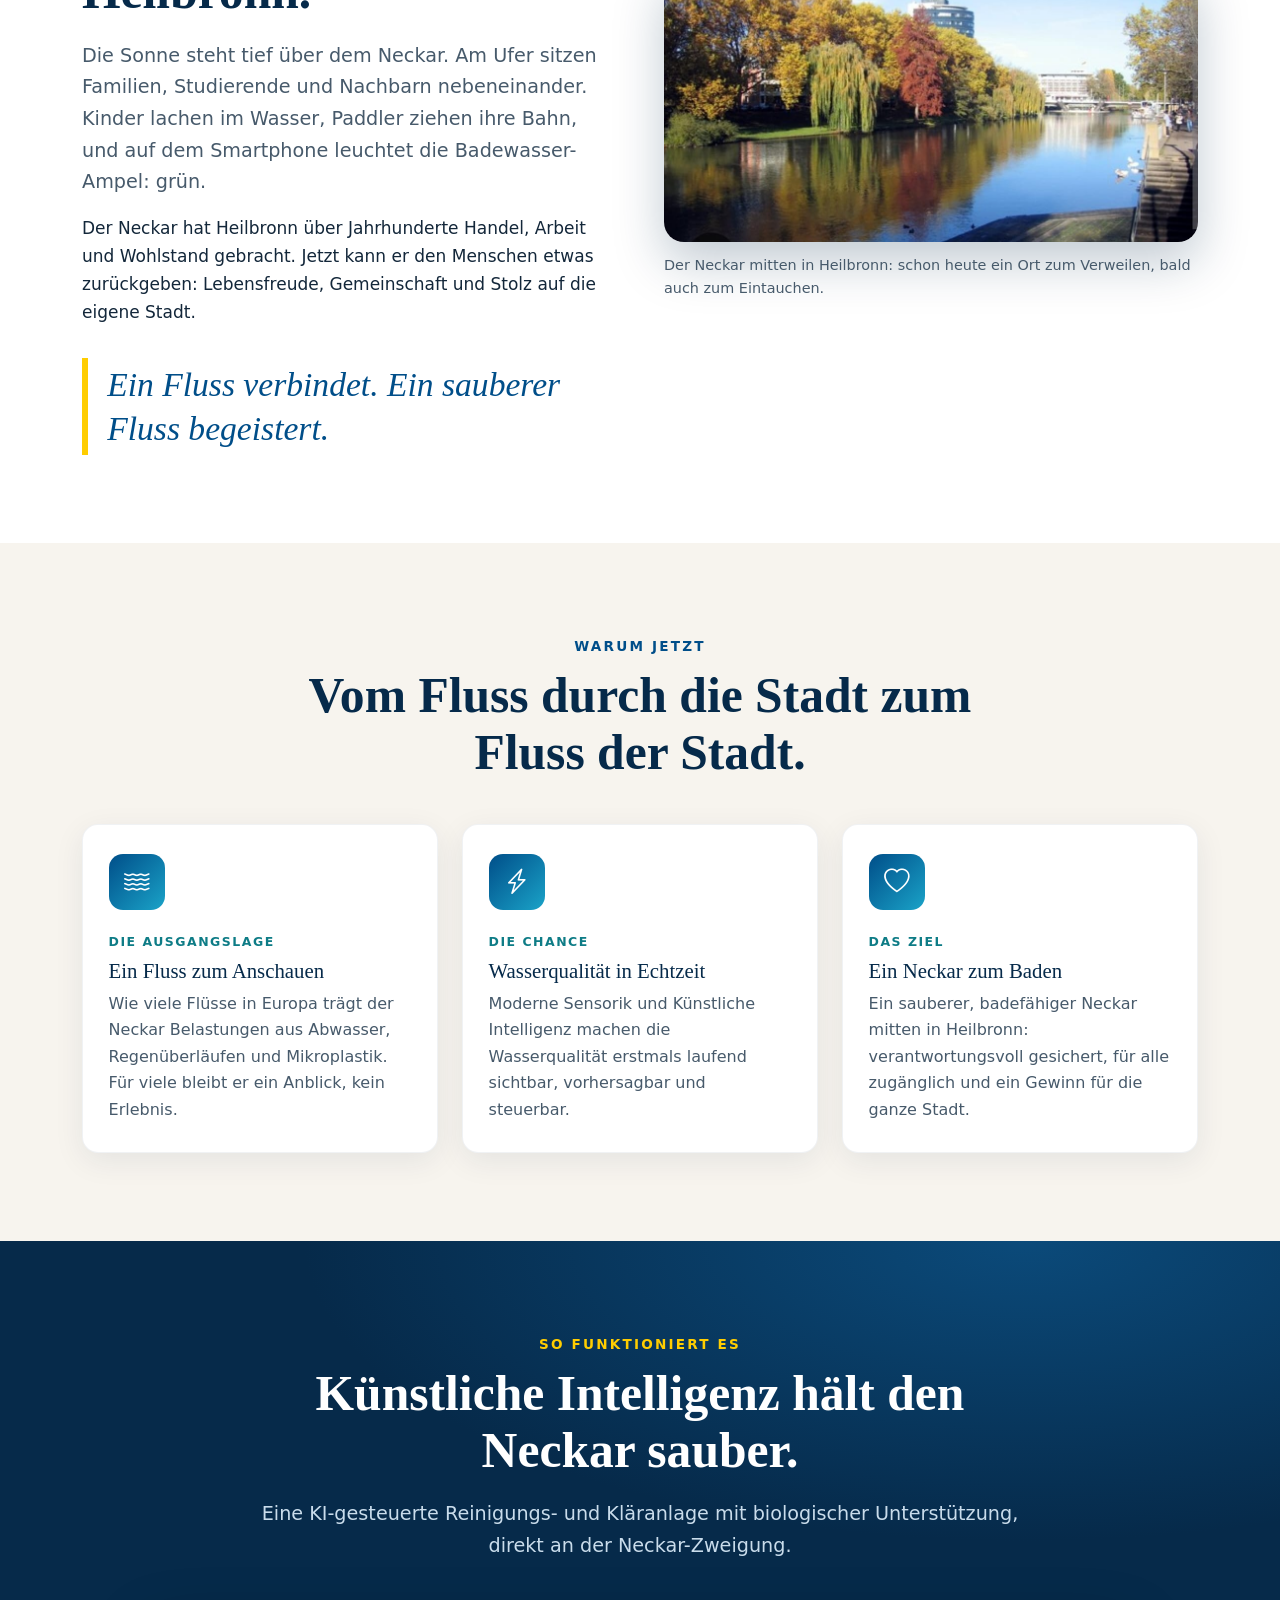
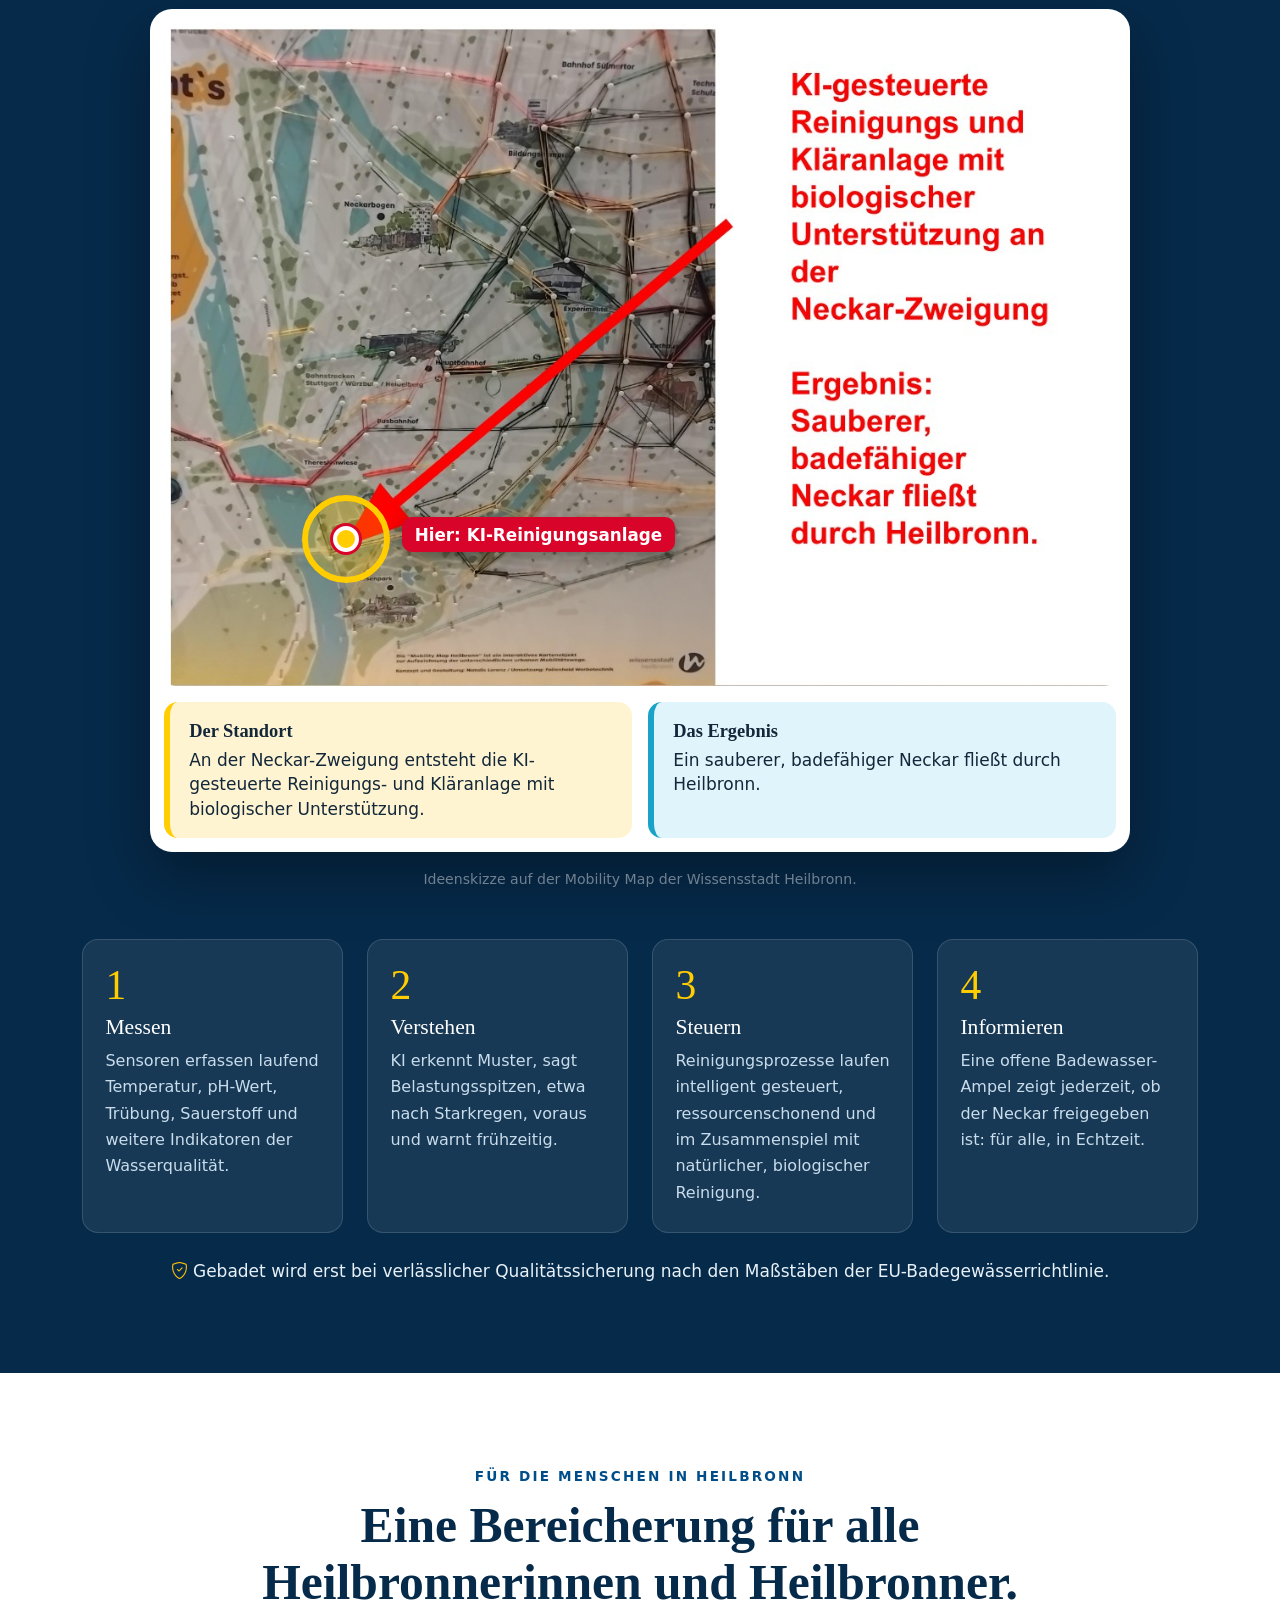
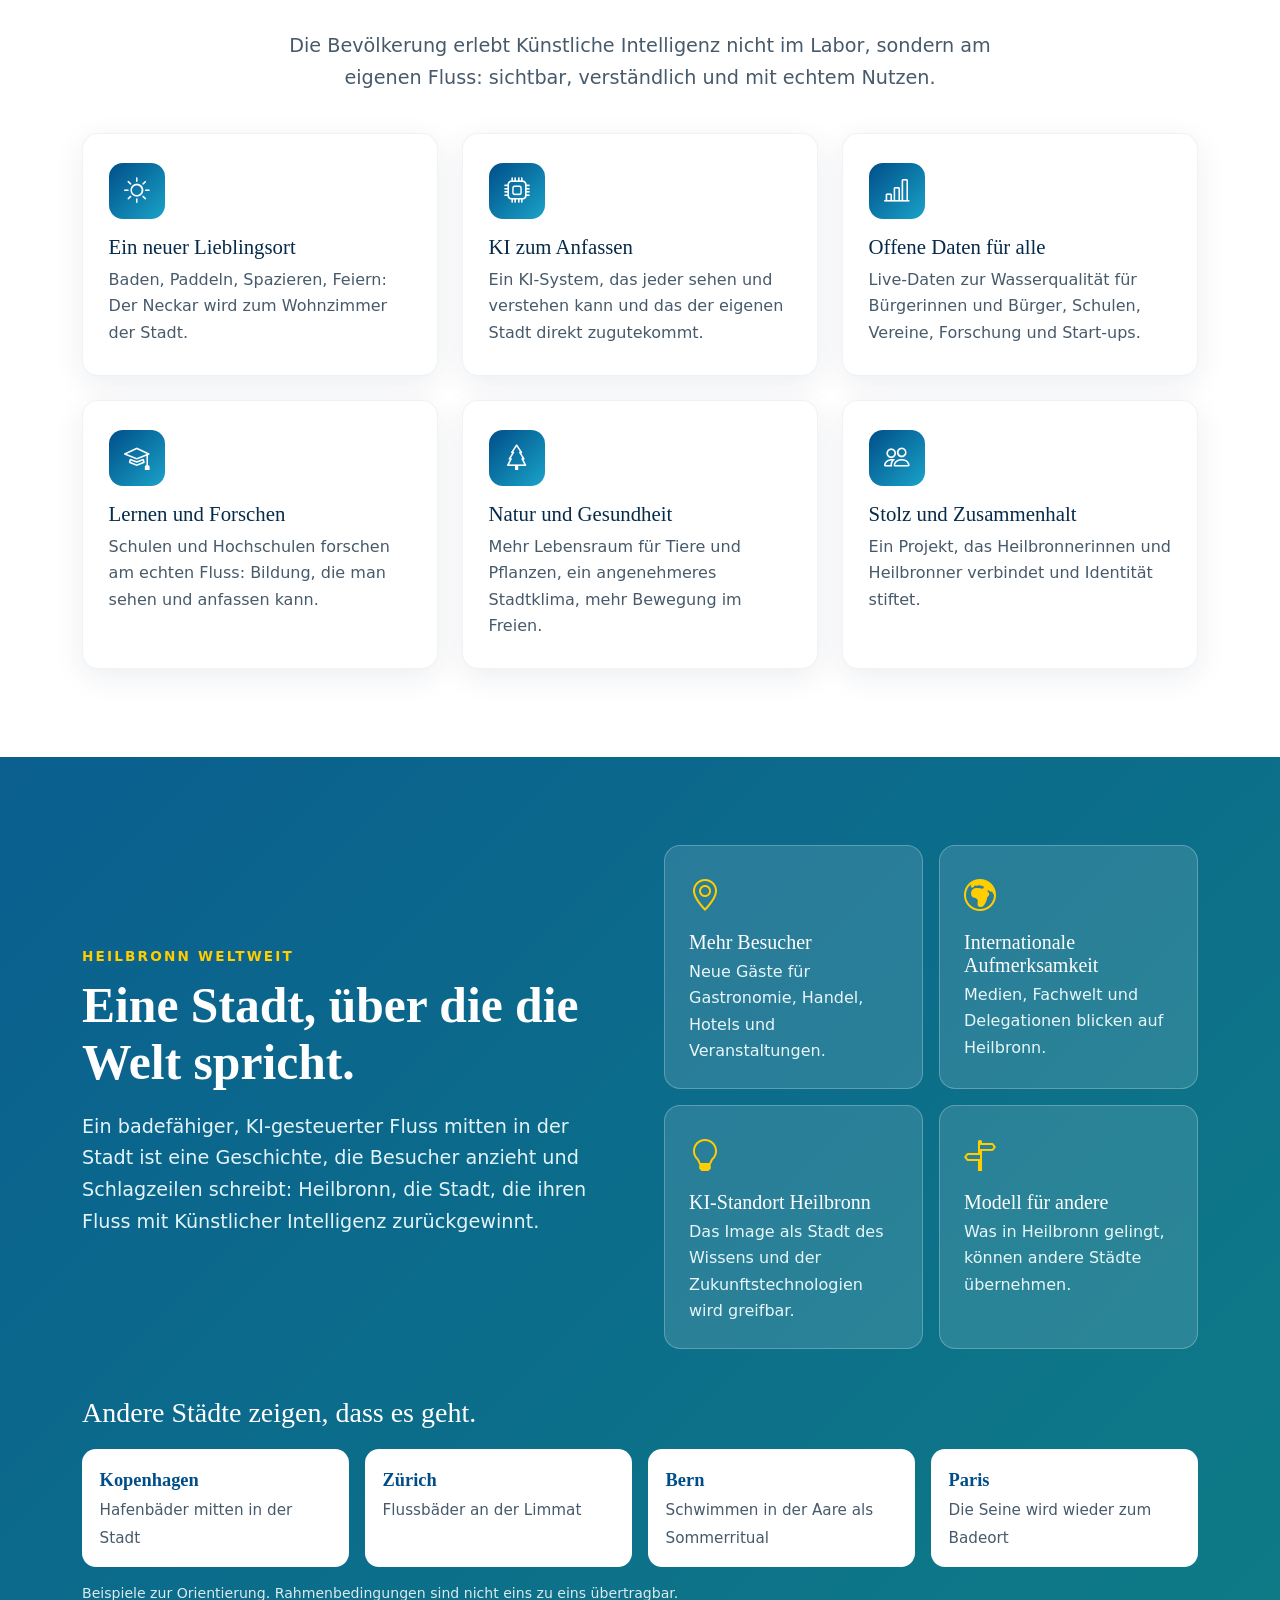
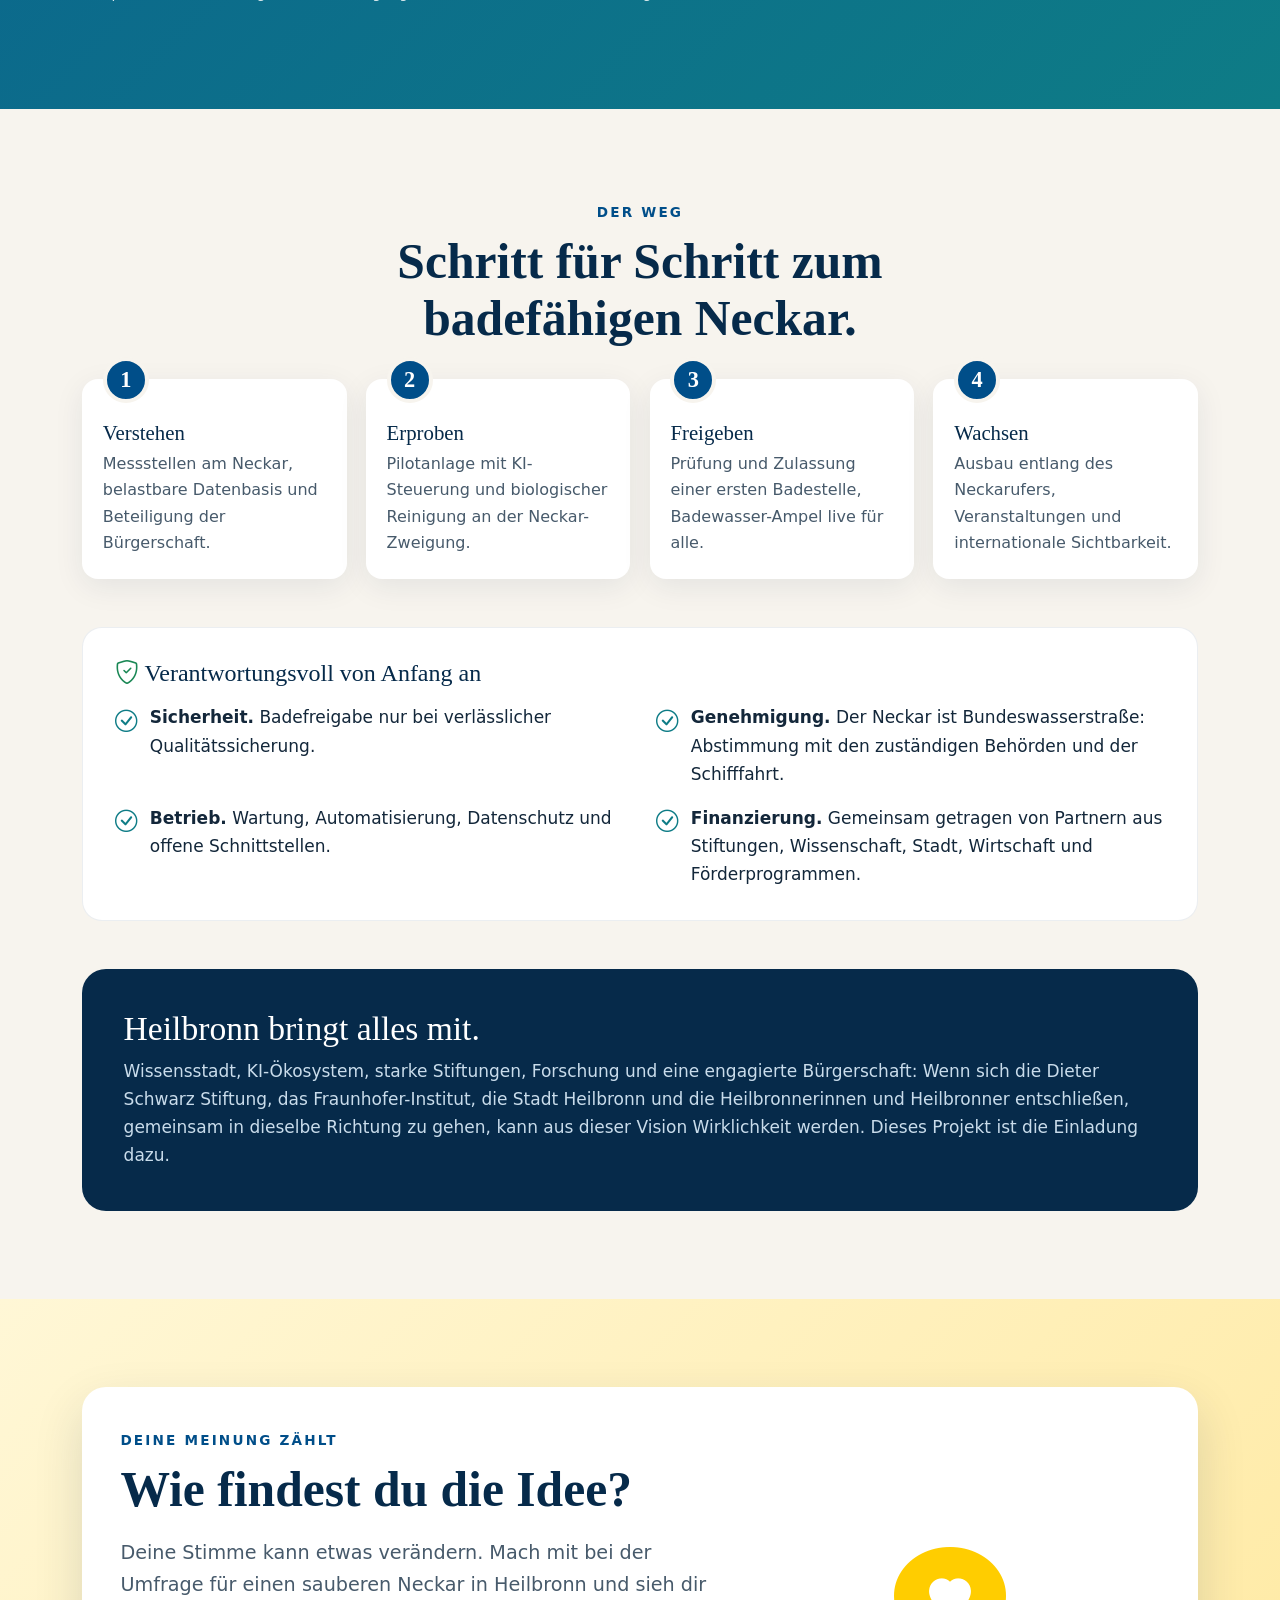
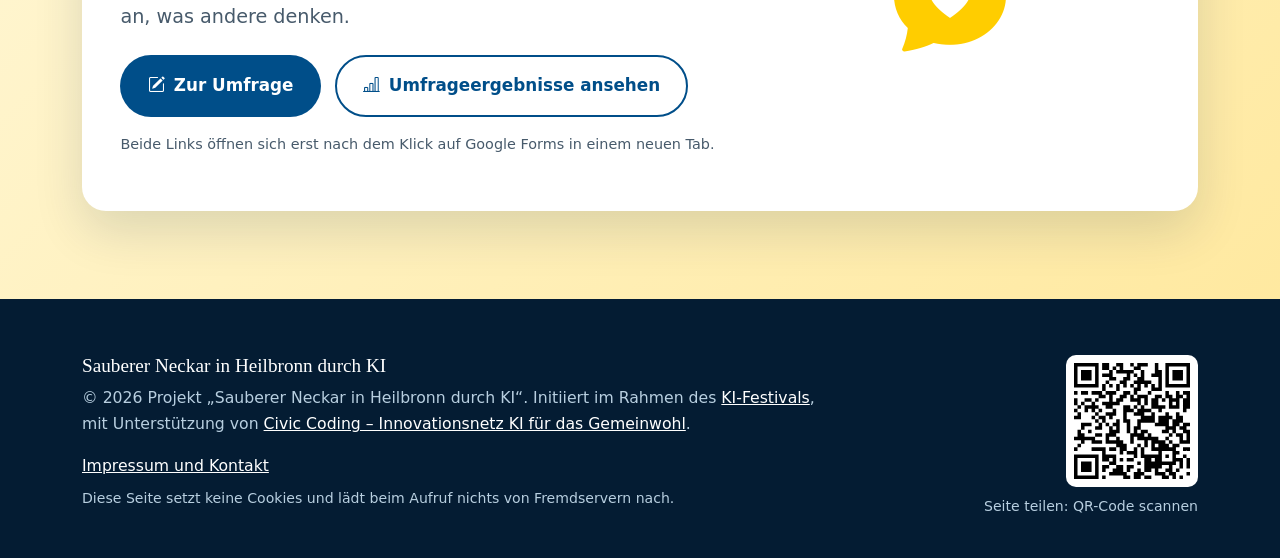
==== commit c49efc28: "Add files via upload" ====
--- a/index.html
+++ b/index.html
@@ -1,171 +1,251 @@
 <!DOCTYPE html>
 <html lang="de">
-
 <head>
-  <meta charset="UTF-8" />
-  <meta name="viewport" content="width=device-width, initial-scale=1.0" />
-  <title>Sauberer Neckar in Heilbronn mit KI</title>
-
-  <!-- Bootstrap CSS -->
-  <link href="https://cdn.jsdelivr.net/npm/bootstrap@5.3.0/dist/css/bootstrap.min.css" rel="stylesheet">
-
-  <!-- Google Fonts -->
-  <link href="https://fonts.googleapis.com/css2?family=Inter:wght@300;600&display=swap" rel="stylesheet">
-
-  <style>
-    body {
-      font-family: 'Inter', sans-serif;
-      background-color: #f8f9fa;
-    }
-
-    .hero {
-      background: #004e89;
-      color: white;
-      padding: 4rem 2rem;
-      text-align: center;
-    }
-
-    .hero h1 {
-      font-size: 2.8rem;
-      font-weight: 600;
-    }
-
-    .hero p {
-      font-size: 1.8rem;
-      color: #ffcd00;
-    }
-
-    .section-title {
-      color: #004e89;
-      font-weight: 600;
-      margin-top: 2rem;
-    }
-
-    .highlight {
-      color: #004e89;
-      font-weight: bold;
-    }
-
-    footer {
-      background-color: #f1f1f1;
-      padding: 2rem 1rem;
-      text-align: center;
-      margin-top: 3rem;
-    }
-
-    img.hero-img {
-      width: 100%;
-      border-radius: 12px;
-      box-shadow: 0 0 15px rgba(0, 0, 0, 0.2);
-      margin: 2rem 0;
-    }
-
-    .same-height {
-      height: 300px;
-      width: 300px;
-      /* gewünschte Höhe einstellen */
-      object-fit: cover;
-      /* schneidet Überflüssiges ab, statt zu verzerren */
-    }
-  </style>
+<meta charset="UTF-8">
+<meta name="viewport" content="width=device-width, initial-scale=1">
+<meta name="app-version" content="2.0.1">
+<title>Sauberer Neckar in Heilbronn durch KI – badefähiger Neckar</title>
+<meta name="description" content="Heilbronn badet im Neckar: Eine KI-gesteuerte Reinigungs- und Kläranlage mit biologischer Unterstützung macht den Neckar in Heilbronn wieder badefähig. Mehr Lebensqualität, mehr Besucher, weltweite Aufmerksamkeit.">
+<meta name="theme-color" content="#062a4a">
+<link rel="canonical" href="https://nosz.github.io/sauberer-neckar-in-heilbronn-durch-ki/">
+<meta property="og:type" content="website">
+<meta property="og:locale" content="de_DE">
+<meta property="og:title" content="Heilbronn badet im Neckar – durch Künstliche Intelligenz">
+<meta property="og:description" content="Eine KI-gesteuerte Reinigungs- und Kläranlage mit biologischer Unterstützung macht den Neckar in Heilbronn wieder badefähig.">
+<meta property="og:url" content="https://nosz.github.io/sauberer-neckar-in-heilbronn-durch-ki/">
+<meta property="og:image" content="https://nosz.github.io/sauberer-neckar-in-heilbronn-durch-ki/neckar-heilbronn.jpg">
+<link rel="icon" href="data:image/svg+xml,%3Csvg xmlns='http://www.w3.org/2000/svg' viewBox='0 0 64 64'%3E%3Crect width='64' height='64' rx='14' fill='%23062a4a'/%3E%3Cpath d='M32 10C24 22 16 29 16 38a16 16 0 0 0 32 0c0-9-8-16-16-28z' fill='%23ffcd00'/%3E%3C/svg%3E">
+<link rel="stylesheet" href="bootstrap.min.css">
+<link rel="stylesheet" href="bootstrap-icons.min.css">
+<link rel="stylesheet" href="custom.css">
 </head>
-
 <body>
-
-  <!-- HERO SECTION -->
-  <div class="hero">
-    <h1>Sauberer Neckar mit KI</h1>
-    <p>Gemeinsam für Heilbronns Zukunft und Lebensqualität</p>
-  </div>
-
-  <div class="container">
-
-    <!-- IMAGE -->
-    <div class="container">
-      <div class="row justify-content-center align-items-center">
-        <div class="col-auto">
-          <img src="neckar_1.jpg" alt="Karte von Heilbronn mit KI-Orten" class="hero-img img-fluid same-height">
+<a class="skip" href="#inhalt">Zum Inhalt springen</a>
+
+<header class="nk-nav">
+  <div class="container inner">
+    <a class="nk-brand" href="#top"><i class="bi bi-droplet-half" aria-hidden="true"></i> Sauberer Neckar</a>
+    <button class="nk-toggle" id="navToggle" aria-expanded="false" aria-controls="navMenu" aria-label="Menü öffnen"><i class="bi bi-list" aria-hidden="true"></i></button>
+    <ul class="nk-menu" id="navMenu">
+      <li><a href="#vision">Vision</a></li>
+      <li><a href="#ki">So funktioniert es</a></li>
+      <li><a href="#nutzen">Für Heilbronn</a></li>
+      <li><a href="#welt">Weltweit</a></li>
+      <li><a href="#weg">Der Weg</a></li>
+      <li><a class="cta" href="#umfrage">Zur Umfrage</a></li>
+    </ul>
+  </div>
+</header>
+
+<main id="inhalt">
+<section class="hero" id="top">
+  <div class="container position-relative">
+    <span class="eyebrow">Heilbronn · Neckar · Künstliche Intelligenz</span>
+    <h1>Heilbronn badet <em>im Neckar.</em></h1>
+    <p class="lead">Eine Vision für eine ganze Stadt: ein Fluss, so sauber, dass Kinder wieder hineinspringen, Familien am Ufer verweilen und die Welt nach Heilbronn schaut.</p>
+    <p class="what"><strong>Das Projekt in einem Satz:</strong> Eine KI-gesteuerte Reinigungs- und Kläranlage mit biologischer Unterstützung an der Neckar-Zweigung macht den Neckar in Heilbronn wieder <strong>sauber und badefähig</strong>.</p>
+    <div class="d-flex flex-wrap gap-3 mt-4">
+      <a class="btn-nk gold" href="#worum"><i class="bi bi-arrow-down-circle" aria-hidden="true"></i> Die Idee in 30 Sekunden</a>
+      <a class="btn-nk ghost" href="#umfrage"><i class="bi bi-chat-heart" aria-hidden="true"></i> Jetzt mitmachen</a>
+    </div>
+  </div>
+  <div class="wave" aria-hidden="true"><svg viewBox="0 0 1440 90" preserveAspectRatio="none"><path fill="#f7f4ee" d="M0,50 C240,100 480,0 720,40 C960,80 1200,20 1440,55 L1440,90 L0,90 Z"/></svg></div>
+</section>
+
+<section class="worum" id="worum" aria-labelledby="worum-h">
+  <div class="container">
+    <h2 id="worum-h" class="reveal">Worum geht es? Vom belasteten zum badefähigen Neckar.</h2>
+    <div class="flow reveal">
+      <div class="step s1"><i class="bi bi-droplet-half" aria-hidden="true"></i><h3>Heute</h3><p>Der Neckar fließt mitten durch Heilbronn, doch Schwimmen ist aktuell nicht empfehlenswert.</p></div>
+      <div class="arrow" aria-hidden="true"><i class="bi bi-arrow-right-circle-fill"></i></div>
+      <div class="step s2"><i class="bi bi-cpu" aria-hidden="true"></i><h3>Mit KI</h3><p>Sensoren, KI und biologische Reinigung halten das Wasser im Blick und sauber.</p></div>
+      <div class="arrow" aria-hidden="true"><i class="bi bi-arrow-right-circle-fill"></i></div>
+      <div class="step s3"><i class="bi bi-brightness-high" aria-hidden="true"></i><h3>Morgen</h3><p>Ein sauberer, badefähiger Neckar: Lebensfreude für Heilbronn und Anziehungspunkt für die Welt.</p></div>
+    </div>
+  </div>
+</section>
+
+<section class="block" id="vision" aria-labelledby="vision-h">
+  <div class="container">
+    <div class="row g-5 align-items-center">
+      <div class="col-lg-6 reveal">
+        <span class="eyebrow dark">Die Vision</span>
+        <h2 class="sec" id="vision-h">Stell dir vor, es ist ein Sommerabend in Heilbronn.</h2>
+        <p class="lead-l">Die Sonne steht tief über dem Neckar. Am Ufer sitzen Familien, Studierende und Nachbarn nebeneinander. Kinder lachen im Wasser, Paddler ziehen ihre Bahn, und auf dem Smartphone leuchtet die Badewasser-Ampel: grün.</p>
+        <p>Der Neckar hat Heilbronn über Jahrhunderte Handel, Arbeit und Wohlstand gebracht. Jetzt kann er den Menschen etwas zurückgeben: Lebensfreude, Gemeinschaft und Stolz auf die eigene Stadt.</p>
+        <p class="quote">Ein Fluss verbindet. Ein sauberer Fluss begeistert.</p>
+      </div>
+      <div class="col-lg-6 reveal">
+        <figure class="photo">
+          <img src="neckar-heilbronn.jpg" width="1080" height="557" alt="Der Neckar in Heilbronn im Herbst, Spiegelungen im ruhigen Wasser, Bäume am Ufer, im Hintergrund Brücke und Stadtsilhouette" loading="lazy">
+          <figcaption>Der Neckar mitten in Heilbronn: schon heute ein Ort zum Verweilen, bald auch zum Eintauchen.</figcaption>
+        </figure>
+      </div>
+    </div>
+  </div>
+</section>
+
+<section class="block sand" id="warum" aria-labelledby="warum-h">
+  <div class="container">
+    <div class="text-center mx-auto reveal" style="max-width:46rem">
+      <span class="eyebrow dark">Warum jetzt</span>
+      <h2 class="sec" id="warum-h">Vom Fluss durch die Stadt zum Fluss der Stadt.</h2>
+    </div>
+    <div class="row g-4 mt-3">
+      <div class="col-md-4 reveal"><div class="card-nk"><div class="ic"><i class="bi bi-water" aria-hidden="true"></i></div><span class="tag">Die Ausgangslage</span><h3>Ein Fluss zum Anschauen</h3><p>Wie viele Flüsse in Europa trägt der Neckar Belastungen aus Abwasser, Regenüberläufen und Mikroplastik. Für viele bleibt er ein Anblick, kein Erlebnis.</p></div></div>
+      <div class="col-md-4 reveal"><div class="card-nk"><div class="ic"><i class="bi bi-lightning-charge" aria-hidden="true"></i></div><span class="tag">Die Chance</span><h3>Wasserqualität in Echtzeit</h3><p>Moderne Sensorik und Künstliche Intelligenz machen die Wasserqualität erstmals laufend sichtbar, vorhersagbar und steuerbar.</p></div></div>
+      <div class="col-md-4 reveal"><div class="card-nk"><div class="ic"><i class="bi bi-heart" aria-hidden="true"></i></div><span class="tag">Das Ziel</span><h3>Ein Neckar zum Baden</h3><p>Ein sauberer, badefähiger Neckar mitten in Heilbronn: verantwortungsvoll gesichert, für alle zugänglich und ein Gewinn für die ganze Stadt.</p></div></div>
+    </div>
+  </div>
+</section>
+
+<section class="block navy" id="ki" aria-labelledby="ki-h">
+  <div class="container">
+    <div class="text-center mx-auto reveal" style="max-width:48rem">
+      <span class="eyebrow">So funktioniert es</span>
+      <h2 class="sec" id="ki-h">Künstliche Intelligenz hält den Neckar sauber.</h2>
+      <p class="lead-l">Eine KI-gesteuerte Reinigungs- und Kläranlage mit biologischer Unterstützung, direkt an der Neckar-Zweigung.</p>
+    </div>
+
+    <figure class="mapfig reveal mt-5 mx-auto" style="max-width:980px">
+      <div class="frame">
+        <img src="ideenskizze-neckar-zweigung.jpg" width="1125" height="783" alt="Karte der Heilbronner Innenstadt mit rotem Pfeil auf die Neckar-Zweigung, dem geplanten Standort der KI-gesteuerten Reinigungs- und Kläranlage" loading="lazy">
+        <div class="pin" aria-hidden="true"><span class="ring"></span><span class="dot"></span><span class="tag">Hier: KI-Reinigungsanlage</span></div>
+      </div>
+      <figcaption class="mapcap">
+        <div class="box a"><b>Der Standort</b>An der Neckar-Zweigung entsteht die KI-gesteuerte Reinigungs- und Kläranlage mit biologischer Unterstützung.</div>
+        <div class="box b"><b>Das Ergebnis</b>Ein sauberer, badefähiger Neckar fließt durch Heilbronn.</div>
+      </figcaption>
+    </figure>
+    <p class="small-note text-center text-white-50 mt-3">Ideenskizze auf der Mobility Map der Wissensstadt Heilbronn.</p>
+
+    <div class="row g-4 mt-4">
+      <div class="col-md-6 col-lg-3 reveal"><div class="ki-step"><div class="num">1</div><h3>Messen</h3><p>Sensoren erfassen laufend Temperatur, pH-Wert, Trübung, Sauerstoff und weitere Indikatoren der Wasserqualität.</p></div></div>
+      <div class="col-md-6 col-lg-3 reveal"><div class="ki-step"><div class="num">2</div><h3>Verstehen</h3><p>KI erkennt Muster, sagt Belastungsspitzen, etwa nach Starkregen, voraus und warnt frühzeitig.</p></div></div>
+      <div class="col-md-6 col-lg-3 reveal"><div class="ki-step"><div class="num">3</div><h3>Steuern</h3><p>Reinigungsprozesse laufen intelligent gesteuert, ressourcenschonend und im Zusammenspiel mit natürlicher, biologischer Reinigung.</p></div></div>
+      <div class="col-md-6 col-lg-3 reveal"><div class="ki-step"><div class="num">4</div><h3>Informieren</h3><p>Eine offene Badewasser-Ampel zeigt jederzeit, ob der Neckar freigegeben ist: für alle, in Echtzeit.</p></div></div>
+    </div>
+    <p class="text-center mt-4 mb-0 reveal"><i class="bi bi-shield-check text-warning" aria-hidden="true"></i> Gebadet wird erst bei verlässlicher Qualitätssicherung nach den Maßstäben der EU-Badegewässerrichtlinie.</p>
+  </div>
+</section>
+
+<section class="block" id="nutzen" aria-labelledby="nutzen-h">
+  <div class="container">
+    <div class="text-center mx-auto reveal" style="max-width:48rem">
+      <span class="eyebrow dark">Für die Menschen in Heilbronn</span>
+      <h2 class="sec" id="nutzen-h">Eine Bereicherung für alle Heilbronnerinnen und Heilbronner.</h2>
+      <p class="lead-l">Die Bevölkerung erlebt Künstliche Intelligenz nicht im Labor, sondern am eigenen Fluss: sichtbar, verständlich und mit echtem Nutzen.</p>
+    </div>
+    <div class="row g-4 mt-3">
+      <div class="col-md-6 col-lg-4 reveal"><div class="card-nk"><div class="ic"><i class="bi bi-sun" aria-hidden="true"></i></div><h3>Ein neuer Lieblingsort</h3><p>Baden, Paddeln, Spazieren, Feiern: Der Neckar wird zum Wohnzimmer der Stadt.</p></div></div>
+      <div class="col-md-6 col-lg-4 reveal"><div class="card-nk"><div class="ic"><i class="bi bi-cpu" aria-hidden="true"></i></div><h3>KI zum Anfassen</h3><p>Ein KI-System, das jeder sehen und verstehen kann und das der eigenen Stadt direkt zugutekommt.</p></div></div>
+      <div class="col-md-6 col-lg-4 reveal"><div class="card-nk"><div class="ic"><i class="bi bi-bar-chart-line" aria-hidden="true"></i></div><h3>Offene Daten für alle</h3><p>Live-Daten zur Wasserqualität für Bürgerinnen und Bürger, Schulen, Vereine, Forschung und Start-ups.</p></div></div>
+      <div class="col-md-6 col-lg-4 reveal"><div class="card-nk"><div class="ic"><i class="bi bi-mortarboard" aria-hidden="true"></i></div><h3>Lernen und Forschen</h3><p>Schulen und Hochschulen forschen am echten Fluss: Bildung, die man sehen und anfassen kann.</p></div></div>
+      <div class="col-md-6 col-lg-4 reveal"><div class="card-nk"><div class="ic"><i class="bi bi-tree" aria-hidden="true"></i></div><h3>Natur und Gesundheit</h3><p>Mehr Lebensraum für Tiere und Pflanzen, ein angenehmeres Stadtklima, mehr Bewegung im Freien.</p></div></div>
+      <div class="col-md-6 col-lg-4 reveal"><div class="card-nk"><div class="ic"><i class="bi bi-people" aria-hidden="true"></i></div><h3>Stolz und Zusammenhalt</h3><p>Ein Projekt, das Heilbronnerinnen und Heilbronner verbindet und Identität stiftet.</p></div></div>
+    </div>
+  </div>
+</section>
+
+<section class="block welt" id="welt" aria-labelledby="welt-h">
+  <div class="container">
+    <div class="row g-5 align-items-center">
+      <div class="col-lg-6 reveal">
+        <span class="eyebrow">Heilbronn weltweit</span>
+        <h2 class="sec text-white" id="welt-h">Eine Stadt, über die die Welt spricht.</h2>
+        <p class="lead-l">Ein badefähiger, KI-gesteuerter Fluss mitten in der Stadt ist eine Geschichte, die Besucher anzieht und Schlagzeilen schreibt: Heilbronn, die Stadt, die ihren Fluss mit Künstlicher Intelligenz zurückgewinnt.</p>
+      </div>
+      <div class="col-lg-6">
+        <div class="row g-3">
+          <div class="col-sm-6 reveal"><div class="glass"><i class="bi bi-geo-alt" aria-hidden="true"></i><h3>Mehr Besucher</h3><p>Neue Gäste für Gastronomie, Handel, Hotels und Veranstaltungen.</p></div></div>
+          <div class="col-sm-6 reveal"><div class="glass"><i class="bi bi-globe-europe-africa" aria-hidden="true"></i><h3>Internationale Aufmerksamkeit</h3><p>Medien, Fachwelt und Delegationen blicken auf Heilbronn.</p></div></div>
+          <div class="col-sm-6 reveal"><div class="glass"><i class="bi bi-lightbulb" aria-hidden="true"></i><h3>KI-Standort Heilbronn</h3><p>Das Image als Stadt des Wissens und der Zukunftstechnologien wird greifbar.</p></div></div>
+          <div class="col-sm-6 reveal"><div class="glass"><i class="bi bi-signpost-split" aria-hidden="true"></i><h3>Modell für andere</h3><p>Was in Heilbronn gelingt, können andere Städte übernehmen.</p></div></div>
         </div>
-        <!-- PROBLEM -->
-        <h2 class="section-title">🌊 Warum ein sauberer Neckar?
-          <p>
-            Der Neckar fließt mitten durch Heilbronn – aber Schwimmen? Leider aktuell nicht empfehlenswert<br>
-            Mit <span class="highlight">KI-gestützten Klär- und Reinigungsanlagen und natürlichen, biologischen
-              Reinigungsprozessen</span> machen wir den Neckar wieder
-            <strong>badefähig</strong>.<br>
-            Ziel: Sauberes Wasser, bessere Lebensqualität, neue Freizeitmöglichkeiten.
-          </p>
-        </h2>
-      </div>
-    </div>
-    <!-- IMAGE -->
-    <div class="text-center">
-      <img src="sauberer_neckar_durch_ki.jpg" alt="Karte von Heilbronn mit KI-Orten" class="hero-img">
-    </div>
-
-    <!-- IDEA -->
-    <h2 class="section-title">💡 Die Idee
-      <p>
-        Künstliche Intelligenz analysiert die Wasserqualität in Echtzeit, steuert Reinigungsprozesse effizient und
-        reduziert Schadstoffeintrag durch intelligente Vorhersagen.
-      </p>
-      <p><strong>Sauberer, badefähiger Neckar in Heilbronn</strong> – durch moderne Technologie für eine nachhaltige
-        Zukunft.</p>
-    </h2>
-    <!-- CHALLENGES -->
-    <h2 class="section-title">🚧 Herausforderungen
+      </div>
+    </div>
+    <h3 class="mt-5 mb-0 reveal">Andere Städte zeigen, dass es geht.</h3>
+    <div class="cities reveal">
+      <div><b>Kopenhagen</b><span>Hafenbäder mitten in der Stadt</span></div>
+      <div><b>Zürich</b><span>Flussbäder an der Limmat</span></div>
+      <div><b>Bern</b><span>Schwimmen in der Aare als Sommerritual</span></div>
+      <div><b>Paris</b><span>Die Seine wird wieder zum Badeort</span></div>
+    </div>
+    <p class="small-note">Beispiele zur Orientierung. Rahmenbedingungen sind nicht eins zu eins übertragbar.</p>
+  </div>
+</section>
+
+<section class="block sand" id="weg" aria-labelledby="weg-h">
+  <div class="container">
+    <div class="text-center mx-auto reveal" style="max-width:46rem">
+      <span class="eyebrow dark">Der Weg</span>
+      <h2 class="sec" id="weg-h">Schritt für Schritt zum badefähigen Neckar.</h2>
+    </div>
+    <ol class="timeline">
+      <li class="reveal"><h3>Verstehen</h3><p>Messstellen am Neckar, belastbare Datenbasis und Beteiligung der Bürgerschaft.</p></li>
+      <li class="reveal"><h3>Erproben</h3><p>Pilotanlage mit KI-Steuerung und biologischer Reinigung an der Neckar-Zweigung.</p></li>
+      <li class="reveal"><h3>Freigeben</h3><p>Prüfung und Zulassung einer ersten Badestelle, Badewasser-Ampel live für alle.</p></li>
+      <li class="reveal"><h3>Wachsen</h3><p>Ausbau entlang des Neckarufers, Veranstaltungen und internationale Sichtbarkeit.</p></li>
+    </ol>
+
+    <div class="resp reveal">
+      <h3><i class="bi bi-shield-check text-success" aria-hidden="true"></i> Verantwortungsvoll von Anfang an</h3>
       <ul>
-        <li><strong>Sicherheit:</strong> Badefreigabe nur bei verlässlicher Qualitätssicherung</li>
-        <li><strong>Finanzierung:</strong> Fördermittel, städtische Budgets, Sponsoring</li>
-        <li><strong>Technischer Betrieb:</strong> Wartung, Automatisierung, Open-Data-Lösungen</li>
+        <li><i class="bi bi-check-circle" aria-hidden="true"></i><div><strong>Sicherheit.</strong> Badefreigabe nur bei verlässlicher Qualitätssicherung.</div></li>
+        <li><i class="bi bi-check-circle" aria-hidden="true"></i><div><strong>Genehmigung.</strong> Der Neckar ist Bundeswasserstraße: Abstimmung mit den zuständigen Behörden und der Schifffahrt.</div></li>
+        <li><i class="bi bi-check-circle" aria-hidden="true"></i><div><strong>Betrieb.</strong> Wartung, Automatisierung, Datenschutz und offene Schnittstellen.</div></li>
+        <li><i class="bi bi-check-circle" aria-hidden="true"></i><div><strong>Finanzierung.</strong> Gemeinsam getragen von Partnern aus Stiftungen, Wissenschaft, Stadt, Wirtschaft und Förderprogrammen.</div></li>
       </ul>
-    </h2>
-    <!-- BENEFITS -->
-    <h2 class="section-title">✅ Vorteile für Heilbronn
-      <ul>
-        <li>Mehr Lebensqualität in der Innenstadt</li>
-        <li>Tourismusförderung durch neue Attraktionen</li>
-        <li>Ökologischer Gewinn für Tiere, Pflanzen & Menschen</li>
-      </ul>
-    </h2>
-    <!-- Machbarkeit -->
-    <h2 class="section-title">✅ Machbarkeit
-      <ul>
-        <li>Andere Städte wie <strong>Kopenhagen</strong>, <strong>Wien</strong> oder <strong>Zürich</strong> haben es
-          bereits geschafft, ihre Flüsse wieder <strong>sauber und badefähig</strong> zu machen – warum nicht auch
-          <strong>Heilbronn</strong>?
-        </li>
-        <li>Wenn sich die <strong>Schwarz-Stiftung, Fraunhofer-Institut</strong>, die <strong>Stadt Heilbronn</strong>
-          und <strong>die Heilbronner</strong> entschließen, gemeinsam in die gleiche Richtung zu gehen, kann aus dieser Vision
-          Wirklichkeit werden und dieses Mega-Projekt hat eine Chance</li>
-        <li>Mit <strong>Zusammenhalt, Engagement und kluger Technologie</strong> kann aus einer Vision greifbare
-          Lebensqualität entstehen.</li>
-      </ul>
-    </h2>
-    <!-- SURVEY -->
-    <h2 class="section-title">🗳️ Deine Meinung zählt!<br>
-      ✅ Deine Stimme kann etwas verändern!<br>
-      ✅ Mach mit bei der Umfrage – für einen sauberen Neckar in Heilbronn.
-      <p>Wie findest du die Idee?</p>
-      <a href="https://forms.gle/eBKfUCm7B5hcZEJY7" target="_blank" class="btn btn-warning btn-lg"><h3>👉 Zur Umfrage</h3></a>
-    </h2>
-  </div>
-
-  <!-- FOOTER -->
-  <footer>
-    <h2 class="section-title">
-      <p>&copy; 2026 Projekt <strong>Sauberer Neckar in Heilbronn mit KI</strong><br>Initiiert im Rahmen des <a
-          href="https://ki-festival.de" target="_blank">KI-Festivals </a><br>mit Unterstützung von <a
-          href="https://www.civic-coding.de" target="_civic_blank"><br>civic-coding.de - Civic Coding - Innovationsnetz KI
-          für das Gemeinwohl</a></p>
-      <img src="sauberer_neckar_durch_ki_qr_code.png" width=200 height=200>
-      <br><br>
-      <a href="impressum.html" target="impressum">Impressum/Kontakt</a>
-    </h2>
-  </footer>
-
-  <!-- Bootstrap JS -->
-  <script src="https://cdn.jsdelivr.net/npm/bootstrap@5.3.0/dist/js/bootstrap.bundle.min.js"></script>
+    </div>
+
+    <div class="invite mt-5 reveal">
+      <h3>Heilbronn bringt alles mit.</h3>
+      <p class="mb-0">Wissensstadt, KI-Ökosystem, starke Stiftungen, Forschung und eine engagierte Bürgerschaft: Wenn sich die Dieter Schwarz Stiftung, das Fraunhofer-Institut, die Stadt Heilbronn und die Heilbronnerinnen und Heilbronner entschließen, gemeinsam in dieselbe Richtung zu gehen, kann aus dieser Vision Wirklichkeit werden. Dieses Projekt ist die Einladung dazu.</p>
+    </div>
+  </div>
+</section>
+
+<section class="block umfrage" id="umfrage" aria-labelledby="umfrage-h">
+  <div class="container">
+    <div class="panel reveal">
+      <div class="row g-4 align-items-center">
+        <div class="col-lg-7">
+          <span class="eyebrow dark">Deine Meinung zählt</span>
+          <h2 class="sec" id="umfrage-h">Wie findest du die Idee?</h2>
+          <p class="lead-l mb-0">Deine Stimme kann etwas verändern. Mach mit bei der Umfrage für einen sauberen Neckar in Heilbronn und sieh dir an, was andere denken.</p>
+          <div class="vote">
+            <a class="btn-nk blue" href="https://docs.google.com/forms/d/e/1FAIpQLSdGeMQPkdIlTJhfWTDP3NKPpAP-zxvvIoLLeRS0m8hyKoIf8Q/viewform" target="_blank" rel="noopener noreferrer"><i class="bi bi-pencil-square" aria-hidden="true"></i> Zur Umfrage</a>
+            <a class="btn-nk outline" href="https://docs.google.com/forms/d/e/1FAIpQLSdGeMQPkdIlTJhfWTDP3NKPpAP-zxvvIoLLeRS0m8hyKoIf8Q/viewanalytics" target="_blank" rel="noopener noreferrer"><i class="bi bi-bar-chart-line" aria-hidden="true"></i> Umfrageergebnisse ansehen</a>
+          </div>
+          <p class="scheme">Beide Links öffnen sich erst nach dem Klick auf Google Forms in einem neuen Tab.</p>
+        </div>
+        <div class="col-lg-5 text-center">
+          <i class="bi bi-chat-heart-fill" style="font-size:7rem;color:var(--nk-gold)" aria-hidden="true"></i>
+        </div>
+      </div>
+    </div>
+  </div>
+</section>
+</main>
+
+<footer class="nk-foot">
+  <div class="container">
+    <div class="row g-4 align-items-start">
+      <div class="col-md-8">
+        <h3>Sauberer Neckar in Heilbronn durch KI</h3>
+        <p>&copy; 2026 Projekt „Sauberer Neckar in Heilbronn durch KI“. Initiiert im Rahmen des <a href="https://ki-festival.de" target="_blank" rel="noopener noreferrer">KI-Festivals</a>, mit Unterstützung von <a href="https://www.civic-coding.de" target="_blank" rel="noopener noreferrer">Civic Coding – Innovationsnetz KI für das Gemeinwohl</a>.</p>
+        <p class="mb-2"><a href="impressum.html">Impressum und Kontakt</a></p>
+        <p class="mb-0" style="font-size:.88rem">Diese Seite setzt keine Cookies und lädt beim Aufruf nichts von Fremdservern nach.</p>
+      </div>
+      <div class="col-md-4 text-md-end">
+        <div id="qr" aria-hidden="false"></div>
+        <p class="mt-2 mb-0" style="font-size:.88rem">Seite teilen: QR-Code scannen</p>
+      </div>
+    </div>
+  </div>
+</footer>
+
+<script src="qrcode.js"></script>
+<script src="site.js"></script>
 </body>
-
-</html>+</html>
--- a/custom.css
+++ b/custom.css
@@ -0,0 +1,179 @@
+/* Sauberer Neckar in Heilbronn durch KI: Gestaltung. Bootstrap 5.3 (lokal) liefert Raster und Hilfsklassen. */
+:root {
+  --nk-navy: #062a4a;
+  --nk-blue: #004e89;
+  --nk-aqua: #1aa3c8;
+  --nk-teal: #0e7c86;
+  --nk-gold: #ffcd00;
+  --nk-sand: #f7f4ee;
+  --nk-ink: #13273a;
+  --nk-mute: #475a6b;
+  --nk-radius: 16px;
+  --nk-serif: Georgia, "Times New Roman", serif;
+  --nk-sans: "Segoe UI", system-ui, -apple-system, "Helvetica Neue", Arial, sans-serif;
+}
+html { scroll-behavior: smooth; scroll-padding-top: 76px; }
+body { font-family: var(--nk-sans); color: var(--nk-ink); background: #fff; line-height: 1.65; font-size: 1.0625rem; }
+h1, h2, h3, h4 { font-family: var(--nk-serif); color: var(--nk-navy); line-height: 1.15; }
+a { color: var(--nk-blue); }
+a:focus-visible, button:focus-visible { outline: 3px solid var(--nk-gold); outline-offset: 3px; border-radius: 6px; }
+.skip { position: absolute; left: -999px; top: 8px; background: var(--nk-gold); color: #000; padding: .6rem 1rem; z-index: 2000; border-radius: 8px; }
+.skip:focus { left: 8px; }
+
+/* Navigation */
+.nk-nav { position: fixed; inset: 0 0 auto 0; z-index: 1000; background: rgba(6, 42, 74, .88); backdrop-filter: blur(10px); border-bottom: 1px solid rgba(255,255,255,.12); }
+.nk-nav .inner { display: flex; align-items: center; justify-content: space-between; min-height: 64px; gap: 1rem; }
+.nk-brand { color: #fff; text-decoration: none; font-family: var(--nk-serif); font-weight: 700; font-size: 1.15rem; display: flex; align-items: center; gap: .55rem; }
+.nk-brand i { color: var(--nk-gold); font-size: 1.4rem; }
+.nk-brand:hover { color: #fff; }
+.nk-menu { display: flex; align-items: center; gap: .25rem; list-style: none; margin: 0; padding: 0; }
+.nk-menu a { color: rgba(255,255,255,.88); text-decoration: none; padding: .55rem .8rem; border-radius: 999px; font-weight: 500; font-size: .98rem; }
+.nk-menu a:hover { color: #fff; background: rgba(255,255,255,.12); }
+.nk-menu a.cta { background: var(--nk-gold); color: #1b1b1b; font-weight: 700; }
+.nk-menu a.cta:hover { background: #ffd930; }
+.nk-toggle { display: none; background: transparent; border: 1px solid rgba(255,255,255,.4); color: #fff; width: 44px; height: 44px; border-radius: 10px; font-size: 1.4rem; }
+@media (max-width: 991.98px) {
+  .nk-toggle { display: inline-flex; align-items: center; justify-content: center; }
+  .nk-menu { display: none; position: absolute; top: 64px; left: 0; right: 0; flex-direction: column; align-items: stretch; background: var(--nk-navy); padding: .75rem 1rem 1rem; gap: .15rem; }
+  .nk-menu.open { display: flex; }
+  .nk-menu a { display: block; padding: .8rem 1rem; }
+}
+
+/* Hero */
+.hero { position: relative; min-height: 94vh; display: flex; align-items: center; color: #fff; padding: 7rem 0 9rem;
+  background: linear-gradient(180deg, rgba(6,42,74,.55) 0%, rgba(6,42,74,.88) 100%), url("neckar-heilbronn.jpg") center 40% / cover no-repeat; }
+.hero h1 { color: #fff; font-size: clamp(2.7rem, 7.5vw, 5.4rem); font-weight: 700; letter-spacing: -.02em; margin: .4rem 0 1.2rem; }
+.hero h1 em { font-style: italic; color: var(--nk-gold); }
+.eyebrow { display: inline-block; font-size: .85rem; letter-spacing: .16em; text-transform: uppercase; font-weight: 700; color: var(--nk-gold); }
+.hero .eyebrow { background: rgba(255,255,255,.12); padding: .4rem .9rem; border-radius: 999px; color: #fff; }
+.hero .lead { font-size: clamp(1.15rem, 2.2vw, 1.5rem); max-width: 46rem; color: rgba(255,255,255,.95); }
+.hero .what { margin-top: 1.4rem; max-width: 46rem; padding: 1rem 1.25rem; border-left: 5px solid var(--nk-gold); background: rgba(6,42,74,.55); border-radius: 0 12px 12px 0; font-size: 1.1rem; }
+.hero .what strong { color: var(--nk-gold); }
+.btn-nk { display: inline-flex; align-items: center; gap: .55rem; padding: .95rem 1.6rem; border-radius: 999px; font-weight: 700; text-decoration: none; border: 2px solid transparent; font-size: 1.05rem; min-height: 48px; }
+.btn-nk.gold { background: var(--nk-gold); color: #1b1b1b; }
+.btn-nk.gold:hover { background: #ffd930; color: #000; }
+.btn-nk.ghost { border-color: rgba(255,255,255,.7); color: #fff; }
+.btn-nk.ghost:hover { background: rgba(255,255,255,.14); color: #fff; }
+.btn-nk.blue { background: var(--nk-blue); color: #fff; }
+.btn-nk.blue:hover { background: var(--nk-navy); color: #fff; }
+.btn-nk.outline { border-color: var(--nk-blue); color: var(--nk-blue); background: #fff; }
+.btn-nk.outline:hover { background: var(--nk-blue); color: #fff; }
+.wave { position: absolute; left: 0; right: 0; bottom: -1px; line-height: 0; }
+.wave svg { display: block; width: 100%; height: 90px; }
+
+/* Worum geht es: dreistufige Übersicht direkt unter dem Hero */
+.worum { background: var(--nk-sand); padding: 3.5rem 0 4rem; }
+.worum h2 { font-size: clamp(1.6rem, 3.4vw, 2.3rem); text-align: center; max-width: 50rem; margin: 0 auto 2rem; }
+.flow { display: grid; grid-template-columns: 1fr auto 1fr auto 1fr; gap: 1rem; align-items: stretch; }
+.flow .step { background: #fff; border-radius: var(--nk-radius); padding: 1.6rem 1.3rem; text-align: center; box-shadow: 0 8px 30px rgba(6,42,74,.08); border-top: 6px solid var(--nk-mute); }
+.flow .step.s1 { border-top-color: #9a6b3a; }
+.flow .step.s2 { border-top-color: var(--nk-aqua); }
+.flow .step.s3 { border-top-color: var(--nk-gold); }
+.flow .step i { font-size: 2.6rem; color: var(--nk-blue); display: block; margin-bottom: .4rem; }
+.flow .step h3 { font-size: 1.35rem; margin-bottom: .4rem; }
+.flow .step p { margin: 0; color: var(--nk-mute); font-size: 1rem; }
+.flow .arrow { display: flex; align-items: center; color: var(--nk-blue); font-size: 2.2rem; }
+@media (max-width: 767.98px) {
+  .flow { grid-template-columns: 1fr; }
+  .flow .arrow { justify-content: center; transform: rotate(90deg); }
+}
+
+/* Abschnitte */
+section.block { padding: 5.5rem 0; }
+section.block.sand { background: var(--nk-sand); }
+section.block.navy { background: radial-gradient(1200px 500px at 80% 0%, #0b4a7a 0%, var(--nk-navy) 60%); color: #e8f1f8; }
+section.block.navy h2, section.block.navy h3 { color: #fff; }
+.eyebrow.dark { color: var(--nk-blue); }
+.navy .eyebrow { color: var(--nk-gold); }
+h2.sec { font-size: clamp(2rem, 4.6vw, 3.1rem); font-weight: 700; margin: .5rem 0 1.2rem; }
+.lead-l { font-size: 1.2rem; color: var(--nk-mute); }
+.navy .lead-l { color: #c9dceb; }
+.quote { font-family: var(--nk-serif); font-style: italic; font-size: clamp(1.5rem, 3vw, 2.1rem); color: var(--nk-blue); border-left: 6px solid var(--nk-gold); padding: .3rem 0 .3rem 1.2rem; margin: 2rem 0 0; line-height: 1.3; }
+figure.photo { margin: 0; }
+figure.photo img { width: 100%; height: auto; border-radius: 20px; box-shadow: 0 20px 50px rgba(6,42,74,.25); display: block; }
+figure.photo figcaption { font-size: .9rem; color: var(--nk-mute); margin-top: .7rem; }
+
+.card-nk { background: #fff; border-radius: var(--nk-radius); padding: 1.8rem 1.6rem; height: 100%; box-shadow: 0 8px 30px rgba(6,42,74,.08); border: 1px solid rgba(6,42,74,.06); }
+.card-nk .ic { width: 56px; height: 56px; border-radius: 14px; display: grid; place-items: center; background: linear-gradient(135deg, var(--nk-blue), var(--nk-aqua)); color: #fff; font-size: 1.6rem; margin-bottom: 1rem; }
+.card-nk h3 { font-size: 1.3rem; margin-bottom: .5rem; }
+.card-nk p { margin: 0; color: var(--nk-mute); font-size: 1rem; }
+.card-nk .tag { display: inline-block; font-size: .78rem; font-weight: 700; letter-spacing: .12em; text-transform: uppercase; color: var(--nk-teal); margin-bottom: .4rem; }
+
+/* KI-Schritte */
+.ki-step { background: rgba(255,255,255,.07); border: 1px solid rgba(255,255,255,.14); border-radius: var(--nk-radius); padding: 1.6rem 1.4rem; height: 100%; }
+.ki-step .num { font-family: var(--nk-serif); font-size: 2.6rem; color: var(--nk-gold); line-height: 1; }
+.ki-step h3 { font-size: 1.35rem; margin: .5rem 0; }
+.ki-step p { margin: 0; color: #c9dceb; font-size: 1rem; }
+
+/* Deutliche Karte mit Markierung */
+.mapfig { position: relative; margin: 0; background: #fff; border-radius: 22px; padding: 14px; box-shadow: 0 24px 60px rgba(0,0,0,.35); }
+.mapfig .frame { position: relative; line-height: 0; }
+.mapfig img { width: 100%; height: auto; border-radius: 12px; display: block; }
+.pin { position: absolute; left: 19.1%; top: 77.9%; width: 0; height: 0; }
+.pin .ring { position: absolute; width: 88px; height: 88px; margin: -44px 0 0 -44px; border-radius: 50%; border: 6px solid var(--nk-gold); background: rgba(255,205,0,.25); animation: ping 2.2s ease-out infinite; }
+.pin .dot { position: absolute; width: 26px; height: 26px; margin: -13px 0 0 -13px; border-radius: 50%; background: var(--nk-gold); border: 4px solid #fff; box-shadow: 0 0 0 3px #d90429; }
+.pin .tag { position: absolute; left: 56px; top: -22px; white-space: nowrap; background: #d90429; color: #fff; font-weight: 800; font-size: clamp(.8rem, 1.8vw, 1.05rem); padding: .45rem .8rem; border-radius: 10px; line-height: 1.2; box-shadow: 0 6px 18px rgba(0,0,0,.35); }
+@keyframes ping { 0% { transform: scale(.55); opacity: 1; } 100% { transform: scale(1.25); opacity: 0; } }
+.mapcap { display: grid; grid-template-columns: 1fr 1fr; gap: 1rem; margin-top: 1rem; }
+.mapcap .box { border-radius: 14px; padding: 1rem 1.2rem; line-height: 1.45; color: var(--nk-ink); }
+.mapcap .box b { display: block; font-family: var(--nk-serif); font-size: 1.15rem; margin-bottom: .2rem; }
+.mapcap .a { background: #fff4d1; border-left: 6px solid var(--nk-gold); }
+.mapcap .b { background: #dff4fb; border-left: 6px solid var(--nk-aqua); }
+@media (max-width: 575.98px) { .mapcap { grid-template-columns: 1fr; } .pin .ring { width: 56px; height: 56px; margin: -28px 0 0 -28px; border-width: 4px; } .pin .tag { left: 34px; } }
+@media (prefers-reduced-motion: reduce) { .pin .ring { animation: none; } }
+
+/* Welt / Beispiele */
+.welt { background: linear-gradient(135deg, #0a5f8f 0%, var(--nk-teal) 100%); color: #fff; }
+.welt h2, .welt h3 { color: #fff; }
+.welt .lead-l { color: #e3f4f8; }
+.welt .eyebrow { color: var(--nk-gold); }
+.glass { background: rgba(255,255,255,.12); border: 1px solid rgba(255,255,255,.25); border-radius: var(--nk-radius); padding: 1.5rem; height: 100%; }
+.glass i { font-size: 2rem; color: var(--nk-gold); }
+.glass h3 { font-size: 1.25rem; margin: .5rem 0 .3rem; }
+.glass p { margin: 0; font-size: 1rem; color: #e8f6f9; }
+.cities { display: grid; grid-template-columns: repeat(4, 1fr); gap: 1rem; margin-top: 1.2rem; }
+.cities div { background: #fff; color: var(--nk-ink); border-radius: 14px; padding: 1rem 1.1rem; }
+.cities b { display: block; font-family: var(--nk-serif); color: var(--nk-blue); font-size: 1.15rem; }
+.cities span { font-size: .95rem; color: var(--nk-mute); }
+@media (max-width: 991.98px) { .cities { grid-template-columns: 1fr 1fr; } }
+@media (max-width: 575.98px) { .cities { grid-template-columns: 1fr; } }
+.small-note { font-size: .88rem; opacity: .85; margin-top: .9rem; }
+
+/* Weg */
+.timeline { list-style: none; padding: 0; margin: 2rem 0 0; display: grid; grid-template-columns: repeat(4, 1fr); gap: 1.2rem; counter-reset: ph; }
+.timeline li { position: relative; background: #fff; border-radius: var(--nk-radius); padding: 2.6rem 1.3rem 1.4rem; box-shadow: 0 8px 30px rgba(6,42,74,.08); counter-increment: ph; }
+.timeline li::before { content: counter(ph); position: absolute; top: -22px; left: 1.3rem; width: 46px; height: 46px; border-radius: 50%; background: var(--nk-blue); color: #fff; font-family: var(--nk-serif); font-weight: 700; font-size: 1.4rem; display: grid; place-items: center; border: 4px solid var(--nk-sand); }
+.timeline h3 { font-size: 1.3rem; margin-bottom: .4rem; }
+.timeline p { margin: 0; color: var(--nk-mute); font-size: 1rem; }
+@media (max-width: 991.98px) { .timeline { grid-template-columns: 1fr 1fr; row-gap: 2.2rem; } }
+@media (max-width: 575.98px) { .timeline { grid-template-columns: 1fr; } }
+.resp { margin-top: 3rem; background: #fff; border-radius: 20px; padding: 2rem; border: 1px solid rgba(6,42,74,.08); }
+.resp h3 { font-size: 1.5rem; }
+.resp ul { margin: 1rem 0 0; padding: 0; list-style: none; display: grid; grid-template-columns: 1fr 1fr; gap: 1rem 2rem; }
+.resp li { display: flex; gap: .8rem; }
+.resp li i { color: var(--nk-teal); font-size: 1.4rem; flex: 0 0 auto; }
+@media (max-width: 767.98px) { .resp ul { grid-template-columns: 1fr; } }
+
+/* Partner / Einladung */
+.invite { background: var(--nk-navy); color: #e8f1f8; border-radius: 24px; padding: 2.6rem; position: relative; overflow: hidden; }
+.invite h3 { color: #fff; font-size: clamp(1.5rem, 3vw, 2.1rem); }
+.invite p { color: #c9dceb; }
+
+/* Umfrage */
+.umfrage { background: linear-gradient(135deg, #fff7d6 0%, #ffe9a0 100%); }
+.umfrage .panel { background: #fff; border-radius: 24px; padding: 2.4rem; box-shadow: 0 20px 50px rgba(6,42,74,.14); }
+.vote { display: flex; flex-wrap: wrap; gap: .9rem; margin-top: 1.4rem; }
+.scheme { font-size: .9rem; color: var(--nk-mute); margin-top: 1rem; }
+
+/* Fußzeile */
+footer.nk-foot { background: #041c33; color: #b8cfe0; padding: 3.5rem 0 2.5rem; font-size: .98rem; }
+footer.nk-foot a { color: #fff; }
+footer.nk-foot h3 { color: #fff; font-size: 1.2rem; }
+#qr { background: #fff; padding: 8px; border-radius: 10px; width: 132px; height: 132px; display: inline-block; line-height: 0; }
+#qr svg { width: 100%; height: 100%; }
+
+/* Einblenden beim Scrollen (nur mit JavaScript) */
+.js .reveal { opacity: 0; transform: translateY(22px); transition: opacity .7s ease, transform .7s ease; }
+.js .reveal.in { opacity: 1; transform: none; }
+@media (prefers-reduced-motion: reduce) { html { scroll-behavior: auto; } .js .reveal { opacity: 1; transform: none; transition: none; } }
+@media print { .nk-nav, .wave { display: none; } .hero { min-height: 0; padding: 2rem 0; } }
